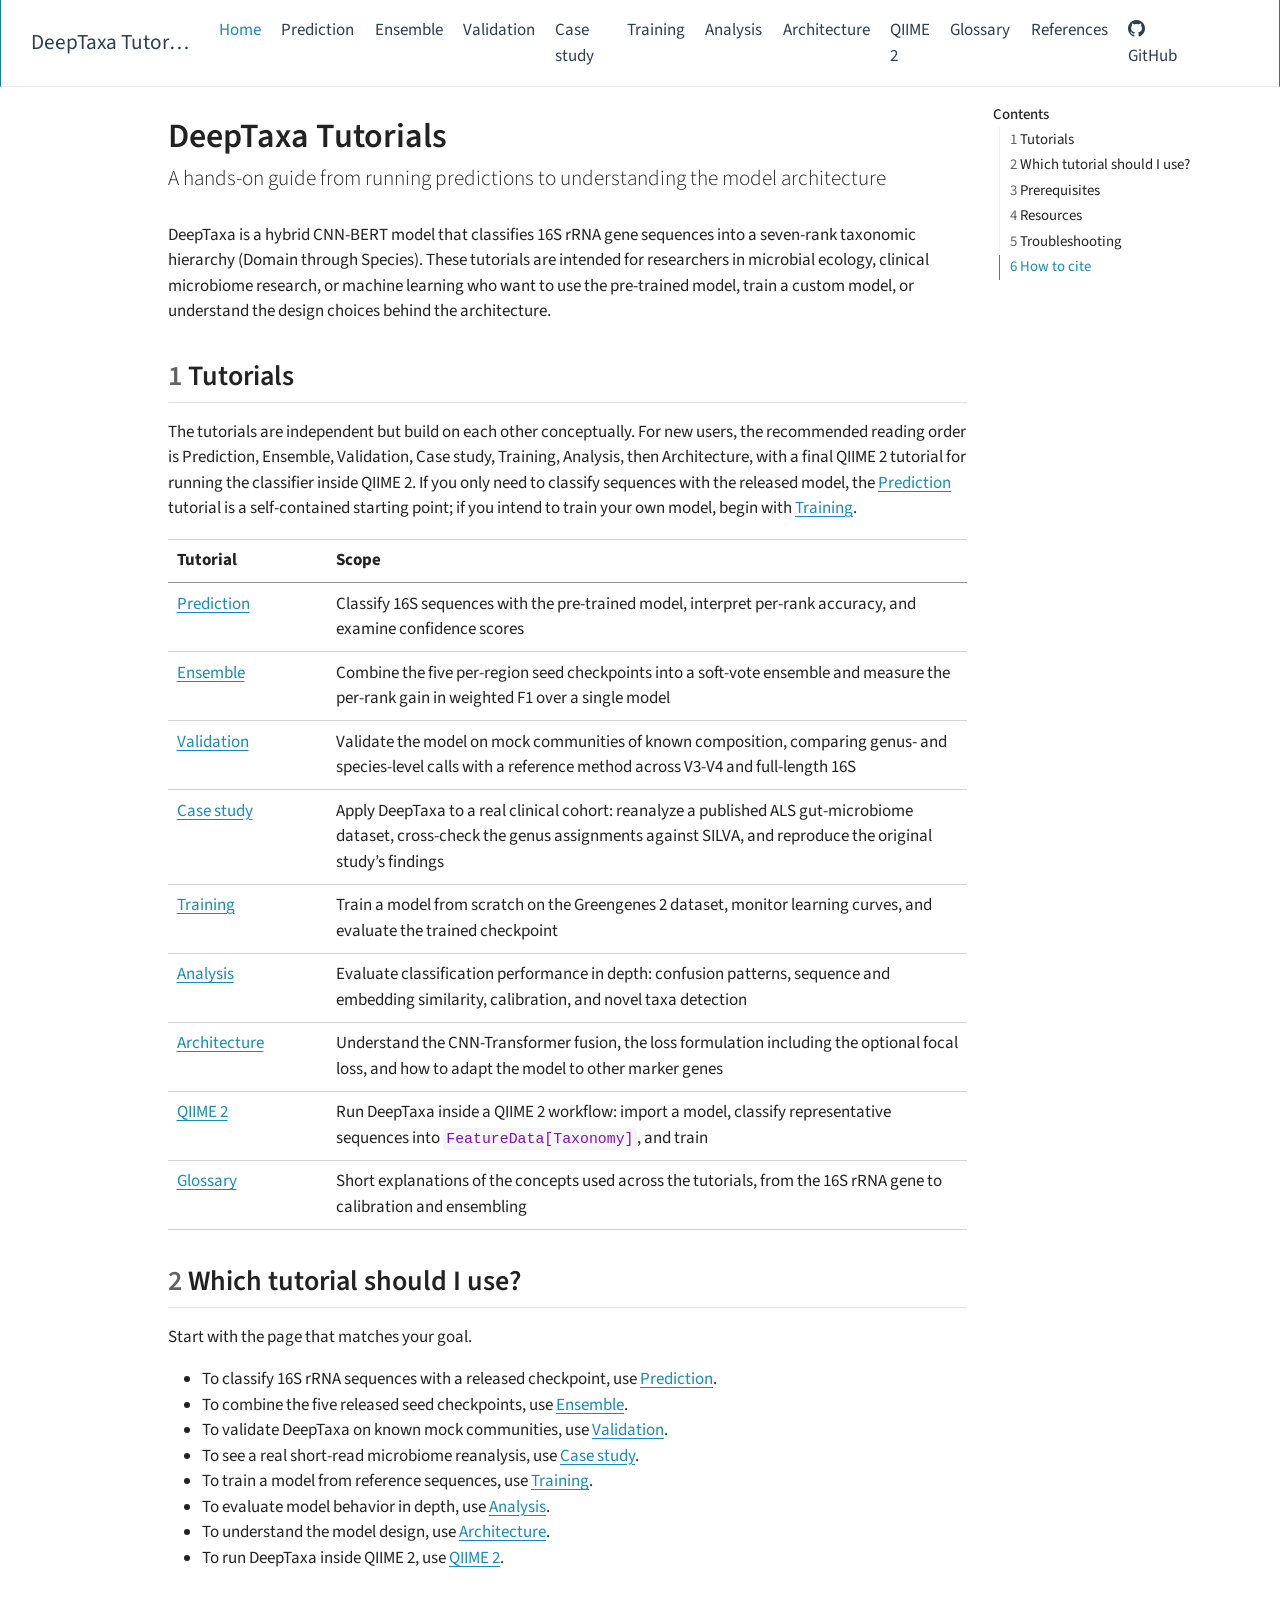
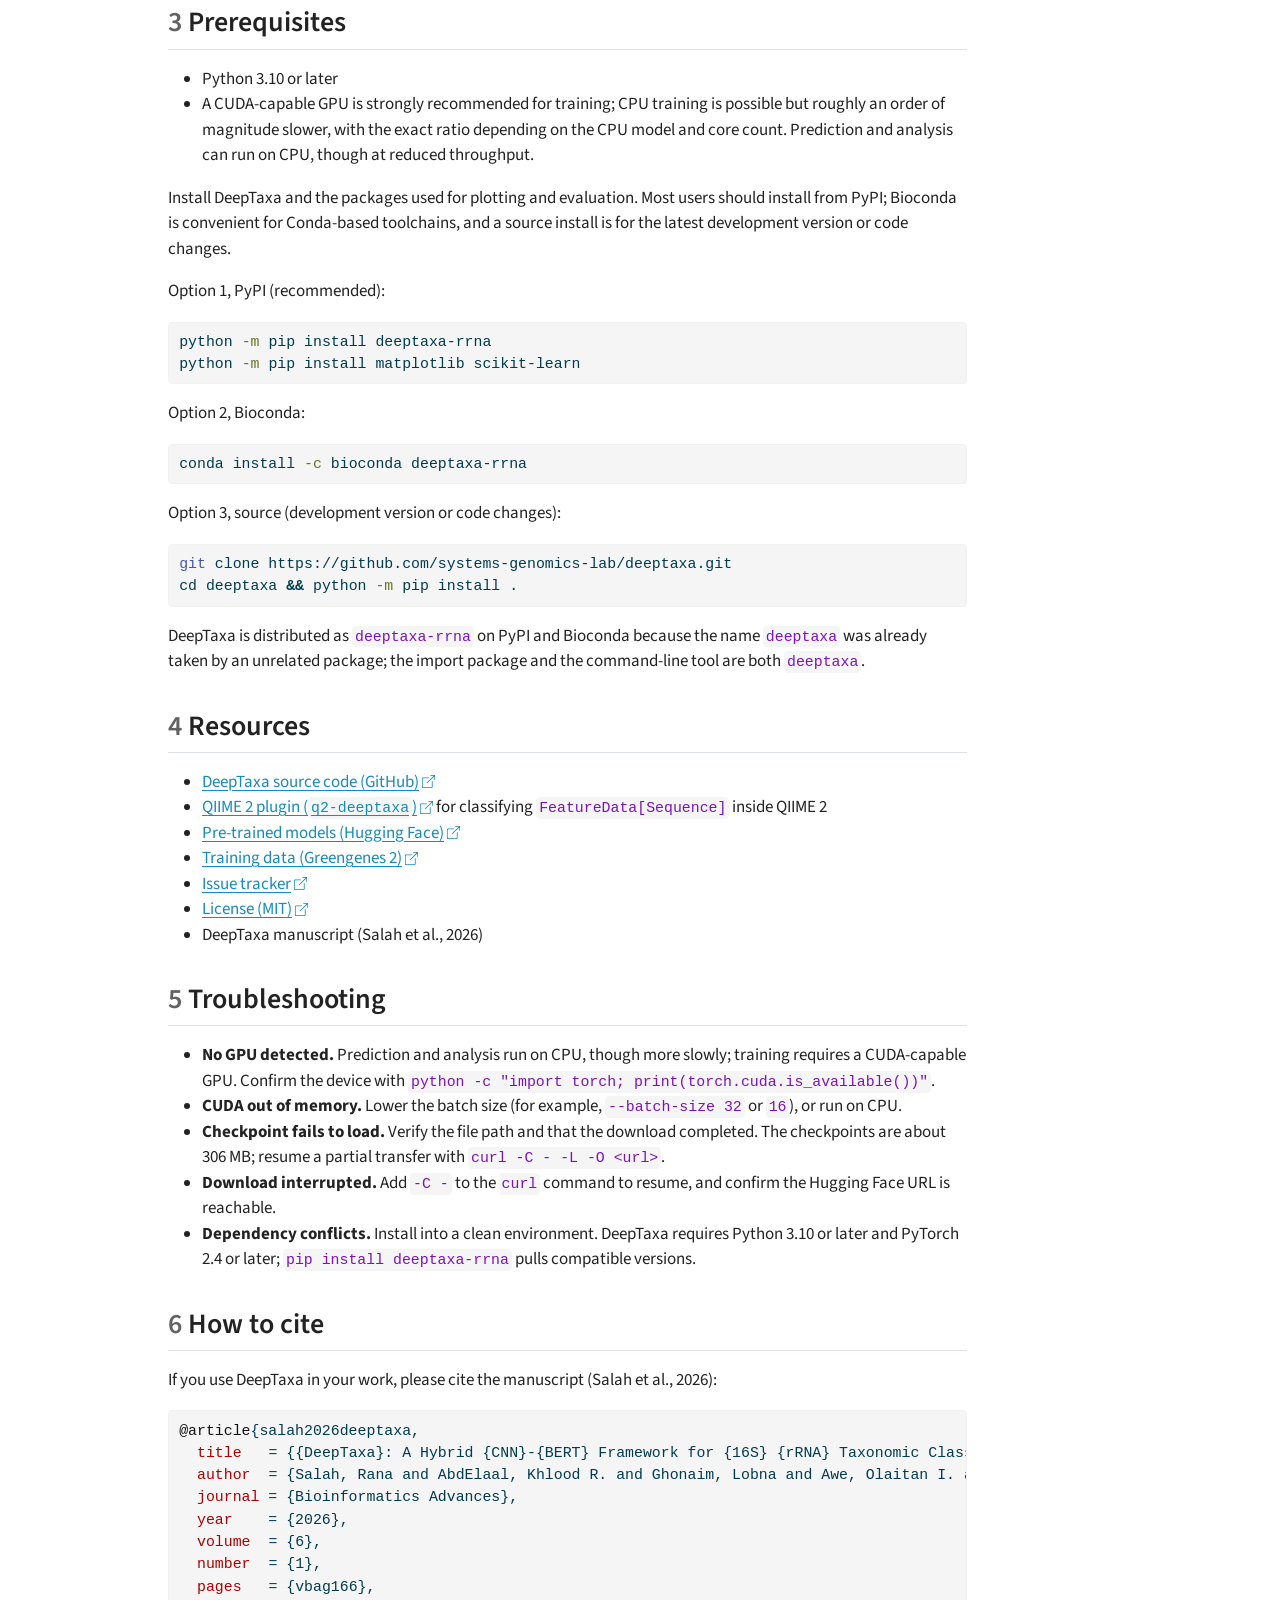
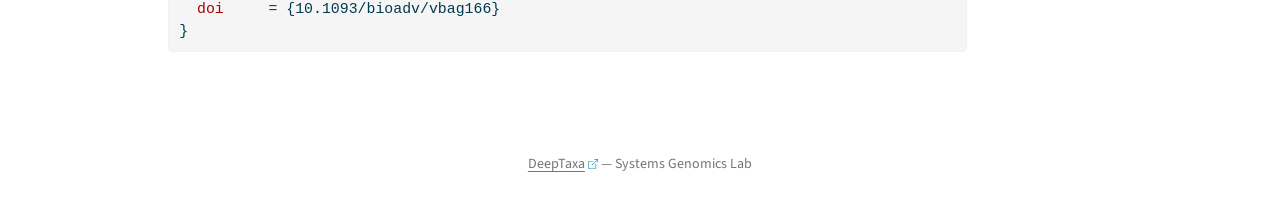
==== index.html @ dfe796be "Deploy tutorials: central Glossary and References, PyPI install, ensemble and validation revisions" ====
<!DOCTYPE html>
<html xmlns="http://www.w3.org/1999/xhtml" lang="en" xml:lang="en"><head>

<meta charset="utf-8">
<meta name="generator" content="quarto-1.9.36">

<meta name="viewport" content="width=device-width, initial-scale=1.0, user-scalable=yes">


<title>DeepTaxa Tutorials</title>
<style>
/* Default styles provided by pandoc.
** See https://pandoc.org/MANUAL.html#variables-for-html for config info.
*/
code{white-space: pre-wrap;}
span.smallcaps{font-variant: small-caps;}
div.columns{display: flex; gap: min(4vw, 1.5em);}
div.column{flex: auto; overflow-x: auto;}
div.hanging-indent{margin-left: 1.5em; text-indent: -1.5em;}
ul.task-list{list-style: none;}
ul.task-list li input[type="checkbox"] {
  width: 0.8em;
  margin: 0 0.8em 0.2em -1em; /* quarto-specific, see https://github.com/quarto-dev/quarto-cli/issues/4556 */ 
  vertical-align: middle;
}
/* CSS for syntax highlighting */
html { -webkit-text-size-adjust: 100%; }
pre > code.sourceCode { white-space: pre; position: relative; }
pre > code.sourceCode > span { display: inline-block; line-height: 1.25; }
pre > code.sourceCode > span:empty { height: 1.2em; }
.sourceCode { overflow: visible; }
code.sourceCode > span { color: inherit; text-decoration: inherit; }
div.sourceCode { margin: 1em 0; }
pre.sourceCode { margin: 0; }
@media screen {
div.sourceCode { overflow: auto; }
}
@media print {
pre > code.sourceCode { white-space: pre-wrap; }
pre > code.sourceCode > span { text-indent: -5em; padding-left: 5em; }
}
pre.numberSource code
  { counter-reset: source-line 0; }
pre.numberSource code > span
  { position: relative; left: -4em; counter-increment: source-line; }
pre.numberSource code > span > a:first-child::before
  { content: counter(source-line);
    position: relative; left: -1em; text-align: right; vertical-align: baseline;
    border: none; display: inline-block;
    -webkit-touch-callout: none; -webkit-user-select: none;
    -khtml-user-select: none; -moz-user-select: none;
    -ms-user-select: none; user-select: none;
    padding: 0 4px; width: 4em;
  }
pre.numberSource { margin-left: 3em;  padding-left: 4px; }
div.sourceCode
  {   }
@media screen {
pre > code.sourceCode > span > a:first-child::before { text-decoration: underline; }
}
</style>


<script src="site_libs/quarto-nav/quarto-nav.js"></script>
<script src="site_libs/quarto-nav/headroom.min.js"></script>
<script src="site_libs/clipboard/clipboard.min.js"></script>
<script src="site_libs/quarto-search/autocomplete.umd.js"></script>
<script src="site_libs/quarto-search/fuse.min.js"></script>
<script src="site_libs/quarto-search/quarto-search.js"></script>
<meta name="quarto:offset" content="./">
<script src="site_libs/quarto-html/quarto.js" type="module"></script>
<script src="site_libs/quarto-html/tabsets/tabsets.js" type="module"></script>
<script src="site_libs/quarto-html/popper.min.js"></script>
<script src="site_libs/quarto-html/tippy.umd.min.js"></script>
<script src="site_libs/quarto-html/anchor.min.js"></script>
<link href="site_libs/quarto-html/tippy.css" rel="stylesheet">
<link href="site_libs/quarto-html/quarto-syntax-highlighting-845c23b38eaddc0f92fda52bfe77a8c8.css" rel="stylesheet" id="quarto-text-highlighting-styles">
<script src="site_libs/bootstrap/bootstrap.min.js"></script>
<link href="site_libs/bootstrap/bootstrap-icons.css" rel="stylesheet">
<link href="site_libs/bootstrap/bootstrap-717509a77493095b47d39ac7ef6fe000.min.css" rel="stylesheet" append-hash="true" id="quarto-bootstrap" data-mode="light">
<script id="quarto-search-options" type="application/json">{
  "location": "navbar",
  "copy-button": false,
  "collapse-after": 3,
  "panel-placement": "end",
  "type": "overlay",
  "limit": 50,
  "keyboard-shortcut": [
    "f",
    "/",
    "s"
  ],
  "show-item-context": false,
  "language": {
    "search-no-results-text": "No results",
    "search-matching-documents-text": "matching documents",
    "search-copy-link-title": "Copy link to search",
    "search-hide-matches-text": "Hide additional matches",
    "search-more-match-text": "more match in this document",
    "search-more-matches-text": "more matches in this document",
    "search-clear-button-title": "Clear",
    "search-text-placeholder": "",
    "search-detached-cancel-button-title": "Cancel",
    "search-submit-button-title": "Submit",
    "search-label": "Search"
  }
}</script>
<style>html{ scroll-behavior: smooth; }</style>
<!-- Cloudflare Web Analytics --><script defer="" src="https://static.cloudflareinsights.com/beacon.min.js" data-cf-beacon="{&quot;token&quot;: &quot;814105493de84c40bfe298120ac18d08&quot;}"></script><!-- End Cloudflare Web Analytics -->


</head>

<body class="nav-fixed quarto-light">

<div id="quarto-search-results"></div>
  <header id="quarto-header" class="headroom fixed-top">
    <nav class="navbar navbar-expand-lg " data-bs-theme="dark">
      <div class="navbar-container container-fluid">
      <div class="navbar-brand-container mx-auto">
    <a class="navbar-brand" href="./index.html">
    <span class="navbar-title">DeepTaxa Tutorials</span>
    </a>
  </div>
            <div id="quarto-search" class="" title="Search"></div>
          <button class="navbar-toggler" type="button" data-bs-toggle="collapse" data-bs-target="#navbarCollapse" aria-controls="navbarCollapse" role="menu" aria-expanded="false" aria-label="Toggle navigation" onclick="if (window.quartoToggleHeadroom) { window.quartoToggleHeadroom(); }">
  <span class="navbar-toggler-icon"></span>
</button>
          <div class="collapse navbar-collapse" id="navbarCollapse">
            <ul class="navbar-nav navbar-nav-scroll me-auto">
  <li class="nav-item">
    <a class="nav-link active" href="./index.html" aria-current="page"> 
<span class="menu-text">Home</span></a>
  </li>  
  <li class="nav-item">
    <a class="nav-link" href="./prediction.html"> 
<span class="menu-text">Prediction</span></a>
  </li>  
  <li class="nav-item">
    <a class="nav-link" href="./ensemble.html"> 
<span class="menu-text">Ensemble</span></a>
  </li>  
  <li class="nav-item">
    <a class="nav-link" href="./validation.html"> 
<span class="menu-text">Validation</span></a>
  </li>  
  <li class="nav-item">
    <a class="nav-link" href="./casestudy.html"> 
<span class="menu-text">Case study</span></a>
  </li>  
  <li class="nav-item">
    <a class="nav-link" href="./training.html"> 
<span class="menu-text">Training</span></a>
  </li>  
  <li class="nav-item">
    <a class="nav-link" href="./analysis.html"> 
<span class="menu-text">Analysis</span></a>
  </li>  
  <li class="nav-item">
    <a class="nav-link" href="./architecture.html"> 
<span class="menu-text">Architecture</span></a>
  </li>  
  <li class="nav-item">
    <a class="nav-link" href="./qiime2.html"> 
<span class="menu-text">QIIME 2</span></a>
  </li>  
  <li class="nav-item">
    <a class="nav-link" href="./glossary.html"> 
<span class="menu-text">Glossary</span></a>
  </li>  
  <li class="nav-item">
    <a class="nav-link" href="./references.html"> 
<span class="menu-text">References</span></a>
  </li>  
</ul>
            <ul class="navbar-nav navbar-nav-scroll ms-auto">
  <li class="nav-item">
    <a class="nav-link" href="https://github.com/systems-genomics-lab/deeptaxa"> <i class="bi bi-github" role="img">
</i> 
<span class="menu-text">GitHub</span></a>
  </li>  
</ul>
          </div> <!-- /navcollapse -->
            <div class="quarto-navbar-tools">
</div>
      </div> <!-- /container-fluid -->
    </nav>
</header>
<!-- content -->
<div id="quarto-content" class="quarto-container page-columns page-rows-contents page-layout-article page-navbar">
<!-- sidebar -->
<!-- margin-sidebar -->
    <div id="quarto-margin-sidebar" class="sidebar margin-sidebar">
        <nav id="TOC" role="doc-toc" class="toc-active">
    <h2 id="toc-title">Contents</h2>
   
  <ul>
  <li><a href="#tutorials" id="toc-tutorials" class="nav-link active" data-scroll-target="#tutorials"><span class="header-section-number">1</span> Tutorials</a></li>
  <li><a href="#which-tutorial-should-i-use" id="toc-which-tutorial-should-i-use" class="nav-link" data-scroll-target="#which-tutorial-should-i-use"><span class="header-section-number">2</span> Which tutorial should I use?</a></li>
  <li><a href="#prerequisites" id="toc-prerequisites" class="nav-link" data-scroll-target="#prerequisites"><span class="header-section-number">3</span> Prerequisites</a></li>
  <li><a href="#resources" id="toc-resources" class="nav-link" data-scroll-target="#resources"><span class="header-section-number">4</span> Resources</a></li>
  <li><a href="#troubleshooting" id="toc-troubleshooting" class="nav-link" data-scroll-target="#troubleshooting"><span class="header-section-number">5</span> Troubleshooting</a></li>
  <li><a href="#how-to-cite" id="toc-how-to-cite" class="nav-link" data-scroll-target="#how-to-cite"><span class="header-section-number">6</span> How to cite</a></li>
  </ul>
</nav>
    </div>
<!-- main -->
<main class="content" id="quarto-document-content">

<header id="title-block-header" class="quarto-title-block default">
<div class="quarto-title">
<h1 class="title">DeepTaxa Tutorials</h1>
<p class="subtitle lead">A hands-on guide from running predictions to understanding the model architecture</p>
</div>



<div class="quarto-title-meta">

    
  
    
  </div>
  


</header>


<p>DeepTaxa is a hybrid CNN-BERT model that classifies 16S rRNA gene sequences into a seven-rank taxonomic hierarchy (Domain through Species). These tutorials are intended for researchers in microbial ecology, clinical microbiome research, or machine learning who want to use the pre-trained model, train a custom model, or understand the design choices behind the architecture.</p>
<section id="tutorials" class="level2" data-number="1">
<h2 data-number="1" class="anchored" data-anchor-id="tutorials"><span class="header-section-number">1</span> Tutorials</h2>
<p>The tutorials are independent but build on each other conceptually. For new users, the recommended reading order is Prediction, Ensemble, Validation, Case study, Training, Analysis, then Architecture, with a final QIIME 2 tutorial for running the classifier inside QIIME 2. If you only need to classify sequences with the released model, the <a href="./prediction.html">Prediction</a> tutorial is a self-contained starting point; if you intend to train your own model, begin with <a href="./training.html">Training</a>.</p>
<table class="caption-top table">
<colgroup>
<col style="width: 20%">
<col style="width: 80%">
</colgroup>
<thead>
<tr class="header">
<th>Tutorial</th>
<th>Scope</th>
</tr>
</thead>
<tbody>
<tr class="odd">
<td><a href="./prediction.html">Prediction</a></td>
<td>Classify 16S sequences with the pre-trained model, interpret per-rank accuracy, and examine confidence scores</td>
</tr>
<tr class="even">
<td><a href="./ensemble.html">Ensemble</a></td>
<td>Combine the five per-region seed checkpoints into a soft-vote ensemble and measure the per-rank gain in weighted F1 over a single model</td>
</tr>
<tr class="odd">
<td><a href="./validation.html">Validation</a></td>
<td>Validate the model on mock communities of known composition, comparing genus- and species-level calls with a reference method across V3-V4 and full-length 16S</td>
</tr>
<tr class="even">
<td><a href="./casestudy.html">Case study</a></td>
<td>Apply DeepTaxa to a real clinical cohort: reanalyze a published ALS gut-microbiome dataset, cross-check the genus assignments against SILVA, and reproduce the original study’s findings</td>
</tr>
<tr class="odd">
<td><a href="./training.html">Training</a></td>
<td>Train a model from scratch on the Greengenes 2 dataset, monitor learning curves, and evaluate the trained checkpoint</td>
</tr>
<tr class="even">
<td><a href="./analysis.html">Analysis</a></td>
<td>Evaluate classification performance in depth: confusion patterns, sequence and embedding similarity, calibration, and novel taxa detection</td>
</tr>
<tr class="odd">
<td><a href="./architecture.html">Architecture</a></td>
<td>Understand the CNN-Transformer fusion, the loss formulation including the optional focal loss, and how to adapt the model to other marker genes</td>
</tr>
<tr class="even">
<td><a href="./qiime2.html">QIIME 2</a></td>
<td>Run DeepTaxa inside a QIIME 2 workflow: import a model, classify representative sequences into <code>FeatureData[Taxonomy]</code>, and train</td>
</tr>
<tr class="odd">
<td><a href="./glossary.html">Glossary</a></td>
<td>Short explanations of the concepts used across the tutorials, from the 16S rRNA gene to calibration and ensembling</td>
</tr>
</tbody>
</table>
</section>
<section id="which-tutorial-should-i-use" class="level2" data-number="2">
<h2 data-number="2" class="anchored" data-anchor-id="which-tutorial-should-i-use"><span class="header-section-number">2</span> Which tutorial should I use?</h2>
<p>Start with the page that matches your goal.</p>
<ul>
<li>To classify 16S rRNA sequences with a released checkpoint, use <a href="./prediction.html">Prediction</a>.</li>
<li>To combine the five released seed checkpoints, use <a href="./ensemble.html">Ensemble</a>.</li>
<li>To validate DeepTaxa on known mock communities, use <a href="./validation.html">Validation</a>.</li>
<li>To see a real short-read microbiome reanalysis, use <a href="./casestudy.html">Case study</a>.</li>
<li>To train a model from reference sequences, use <a href="./training.html">Training</a>.</li>
<li>To evaluate model behavior in depth, use <a href="./analysis.html">Analysis</a>.</li>
<li>To understand the model design, use <a href="./architecture.html">Architecture</a>.</li>
<li>To run DeepTaxa inside QIIME 2, use <a href="./qiime2.html">QIIME 2</a>.</li>
</ul>
</section>
<section id="prerequisites" class="level2" data-number="3">
<h2 data-number="3" class="anchored" data-anchor-id="prerequisites"><span class="header-section-number">3</span> Prerequisites</h2>
<ul>
<li>Python 3.10 or later</li>
<li>A CUDA-capable GPU is strongly recommended for training; CPU training is possible but roughly an order of magnitude slower, with the exact ratio depending on the CPU model and core count. Prediction and analysis can run on CPU, though at reduced throughput.</li>
</ul>
<p>Install DeepTaxa and the packages used for plotting and evaluation. Most users should install from PyPI; Bioconda is convenient for Conda-based toolchains, and a source install is for the latest development version or code changes.</p>
<p>Option 1, PyPI (recommended):</p>
<div class="code-copy-outer-scaffold"><div class="sourceCode" id="cb1"><pre class="sourceCode bash code-with-copy"><code class="sourceCode bash"><span id="cb1-1"><a href="#cb1-1" aria-hidden="true" tabindex="-1"></a><span class="ex">python</span> <span class="at">-m</span> pip install deeptaxa-rrna</span>
<span id="cb1-2"><a href="#cb1-2" aria-hidden="true" tabindex="-1"></a><span class="ex">python</span> <span class="at">-m</span> pip install matplotlib scikit-learn</span></code></pre></div><button title="Copy to Clipboard" class="code-copy-button"><i class="bi"></i></button></div>
<p>Option 2, Bioconda:</p>
<div class="code-copy-outer-scaffold"><div class="sourceCode" id="cb2"><pre class="sourceCode bash code-with-copy"><code class="sourceCode bash"><span id="cb2-1"><a href="#cb2-1" aria-hidden="true" tabindex="-1"></a><span class="ex">conda</span> install <span class="at">-c</span> bioconda deeptaxa-rrna</span></code></pre></div><button title="Copy to Clipboard" class="code-copy-button"><i class="bi"></i></button></div>
<p>Option 3, source (development version or code changes):</p>
<div class="code-copy-outer-scaffold"><div class="sourceCode" id="cb3"><pre class="sourceCode bash code-with-copy"><code class="sourceCode bash"><span id="cb3-1"><a href="#cb3-1" aria-hidden="true" tabindex="-1"></a><span class="fu">git</span> clone https://github.com/systems-genomics-lab/deeptaxa.git</span>
<span id="cb3-2"><a href="#cb3-2" aria-hidden="true" tabindex="-1"></a><span class="bu">cd</span> deeptaxa <span class="kw">&amp;&amp;</span> <span class="ex">python</span> <span class="at">-m</span> pip install .</span></code></pre></div><button title="Copy to Clipboard" class="code-copy-button"><i class="bi"></i></button></div>
<p>DeepTaxa is distributed as <code>deeptaxa-rrna</code> on PyPI and Bioconda because the name <code>deeptaxa</code> was already taken by an unrelated package; the import package and the command-line tool are both <code>deeptaxa</code>.</p>
</section>
<section id="resources" class="level2" data-number="4">
<h2 data-number="4" class="anchored" data-anchor-id="resources"><span class="header-section-number">4</span> Resources</h2>
<ul>
<li><a href="https://github.com/systems-genomics-lab/deeptaxa">DeepTaxa source code (GitHub)</a></li>
<li><a href="https://github.com/systems-genomics-lab/deeptaxa/tree/main/q2_deeptaxa">QIIME 2 plugin (<code>q2-deeptaxa</code>)</a> for classifying <code>FeatureData[Sequence]</code> inside QIIME 2</li>
<li><a href="https://huggingface.co/systems-genomics-lab/deeptaxa">Pre-trained models (Hugging Face)</a></li>
<li><a href="https://huggingface.co/datasets/systems-genomics-lab/greengenes">Training data (Greengenes 2)</a></li>
<li><a href="https://github.com/systems-genomics-lab/deeptaxa/issues">Issue tracker</a></li>
<li><a href="https://github.com/systems-genomics-lab/deeptaxa/blob/main/LICENSE">License (MIT)</a></li>
<li>DeepTaxa manuscript <span class="citation" data-cites="salah2026deeptaxa">(Salah et al., 2026)</span></li>
</ul>
</section>
<section id="troubleshooting" class="level2" data-number="5">
<h2 data-number="5" class="anchored" data-anchor-id="troubleshooting"><span class="header-section-number">5</span> Troubleshooting</h2>
<ul>
<li><strong>No GPU detected.</strong> Prediction and analysis run on CPU, though more slowly; training requires a CUDA-capable GPU. Confirm the device with <code>python -c "import torch; print(torch.cuda.is_available())"</code>.</li>
<li><strong>CUDA out of memory.</strong> Lower the batch size (for example, <code>--batch-size 32</code> or <code>16</code>), or run on CPU.</li>
<li><strong>Checkpoint fails to load.</strong> Verify the file path and that the download completed. The checkpoints are about 306 MB; resume a partial transfer with <code>curl -C - -L -O &lt;url&gt;</code>.</li>
<li><strong>Download interrupted.</strong> Add <code>-C -</code> to the <code>curl</code> command to resume, and confirm the Hugging Face URL is reachable.</li>
<li><strong>Dependency conflicts.</strong> Install into a clean environment. DeepTaxa requires Python 3.10 or later and PyTorch 2.4 or later; <code>pip install deeptaxa-rrna</code> pulls compatible versions.</li>
</ul>
</section>
<section id="how-to-cite" class="level2" data-number="6">
<h2 data-number="6" class="anchored" data-anchor-id="how-to-cite"><span class="header-section-number">6</span> How to cite</h2>
<p>If you use DeepTaxa in your work, please cite the manuscript <span class="citation" data-cites="salah2026deeptaxa">(Salah et al., 2026)</span>:</p>
<div class="code-copy-outer-scaffold"><div class="sourceCode" id="cb4"><pre class="sourceCode bibtex code-with-copy"><code class="sourceCode bibtex"><span id="cb4-1"><a href="#cb4-1" aria-hidden="true" tabindex="-1"></a><span class="va">@article</span>{<span class="ot">salah2026deeptaxa</span>,</span>
<span id="cb4-2"><a href="#cb4-2" aria-hidden="true" tabindex="-1"></a>  <span class="dt">title</span>   = {{DeepTaxa}: A Hybrid {CNN}-{BERT} Framework for {16S} {rRNA} Taxonomic Classification},</span>
<span id="cb4-3"><a href="#cb4-3" aria-hidden="true" tabindex="-1"></a>  <span class="dt">author</span>  = {Salah, Rana and AbdElaal, Khlood R. and Ghonaim, Lobna and Awe, Olaitan I. and Moustafa, Ahmed},</span>
<span id="cb4-4"><a href="#cb4-4" aria-hidden="true" tabindex="-1"></a>  <span class="dt">journal</span> = {Bioinformatics Advances},</span>
<span id="cb4-5"><a href="#cb4-5" aria-hidden="true" tabindex="-1"></a>  <span class="dt">year</span>    = {2026},</span>
<span id="cb4-6"><a href="#cb4-6" aria-hidden="true" tabindex="-1"></a>  <span class="dt">volume</span>  = {6},</span>
<span id="cb4-7"><a href="#cb4-7" aria-hidden="true" tabindex="-1"></a>  <span class="dt">number</span>  = {1},</span>
<span id="cb4-8"><a href="#cb4-8" aria-hidden="true" tabindex="-1"></a>  <span class="dt">pages</span>   = {vbag166},</span>
<span id="cb4-9"><a href="#cb4-9" aria-hidden="true" tabindex="-1"></a>  <span class="dt">doi</span>     = {10.1093/bioadv/vbag166}</span>
<span id="cb4-10"><a href="#cb4-10" aria-hidden="true" tabindex="-1"></a>}</span></code></pre></div><button title="Copy to Clipboard" class="code-copy-button"><i class="bi"></i></button></div>


</section>

</main> <!-- /main -->
<script id="quarto-html-after-body" type="application/javascript">
  window.document.addEventListener("DOMContentLoaded", function (event) {
    const icon = "";
    const anchorJS = new window.AnchorJS();
    anchorJS.options = {
      placement: 'right',
      icon: icon
    };
    anchorJS.add('.anchored');
    const isCodeAnnotation = (el) => {
      for (const clz of el.classList) {
        if (clz.startsWith('code-annotation-')) {                     
          return true;
        }
      }
      return false;
    }
    const onCopySuccess = function(e) {
      // button target
      const button = e.trigger;
      // don't keep focus
      button.blur();
      // flash "checked"
      button.classList.add('code-copy-button-checked');
      var currentTitle = button.getAttribute("title");
      button.setAttribute("title", "Copied!");
      let tooltip;
      if (window.bootstrap) {
        button.setAttribute("data-bs-toggle", "tooltip");
        button.setAttribute("data-bs-placement", "left");
        button.setAttribute("data-bs-title", "Copied!");
        tooltip = new bootstrap.Tooltip(button, 
          { trigger: "manual", 
            customClass: "code-copy-button-tooltip",
            offset: [0, -8]});
        tooltip.show();    
      }
      setTimeout(function() {
        if (tooltip) {
          tooltip.hide();
          button.removeAttribute("data-bs-title");
          button.removeAttribute("data-bs-toggle");
          button.removeAttribute("data-bs-placement");
        }
        button.setAttribute("title", currentTitle);
        button.classList.remove('code-copy-button-checked');
      }, 1000);
      // clear code selection
      e.clearSelection();
    }
    const getTextToCopy = function(trigger) {
      const outerScaffold = trigger.parentElement.cloneNode(true);
      const codeEl = outerScaffold.querySelector('code');
      for (const childEl of codeEl.children) {
        if (isCodeAnnotation(childEl)) {
          childEl.remove();
        }
      }
      return codeEl.innerText;
    }
    const clipboard = new window.ClipboardJS('.code-copy-button:not([data-in-quarto-modal])', {
      text: getTextToCopy
    });
    clipboard.on('success', onCopySuccess);
    if (window.document.getElementById('quarto-embedded-source-code-modal')) {
      const clipboardModal = new window.ClipboardJS('.code-copy-button[data-in-quarto-modal]', {
        text: getTextToCopy,
        container: window.document.getElementById('quarto-embedded-source-code-modal')
      });
      clipboardModal.on('success', onCopySuccess);
    }
      var localhostRegex = new RegExp(/^(?:http|https):\/\/localhost\:?[0-9]*\//);
      var mailtoRegex = new RegExp(/^mailto:/);
        var filterRegex = new RegExp('/' + window.location.host + '/');
      var isInternal = (href) => {
          return filterRegex.test(href) || localhostRegex.test(href) || mailtoRegex.test(href);
      }
      // Inspect non-navigation links and adorn them if external
     var links = window.document.querySelectorAll('a[href]:not(.nav-link):not(.navbar-brand):not(.toc-action):not(.sidebar-link):not(.sidebar-item-toggle):not(.pagination-link):not(.no-external):not([aria-hidden]):not(.dropdown-item):not(.quarto-navigation-tool):not(.about-link)');
      for (var i=0; i<links.length; i++) {
        const link = links[i];
        if (!isInternal(link.href)) {
          // undo the damage that might have been done by quarto-nav.js in the case of
          // links that we want to consider external
          if (link.dataset.originalHref !== undefined) {
            link.href = link.dataset.originalHref;
          }
            // target, if specified
            link.setAttribute("target", "_blank");
            if (link.getAttribute("rel") === null) {
              link.setAttribute("rel", "noopener");
            }
            // default icon
            link.classList.add("external");
        }
      }
    function tippyHover(el, contentFn, onTriggerFn, onUntriggerFn) {
      const config = {
        allowHTML: true,
        maxWidth: 500,
        delay: 100,
        arrow: false,
        appendTo: function(el) {
            return el.parentElement;
        },
        interactive: true,
        interactiveBorder: 10,
        theme: 'quarto',
        placement: 'bottom-start',
      };
      if (contentFn) {
        config.content = contentFn;
      }
      if (onTriggerFn) {
        config.onTrigger = onTriggerFn;
      }
      if (onUntriggerFn) {
        config.onUntrigger = onUntriggerFn;
      }
      window.tippy(el, config); 
    }
    const noterefs = window.document.querySelectorAll('a[role="doc-noteref"]');
    for (var i=0; i<noterefs.length; i++) {
      const ref = noterefs[i];
      tippyHover(ref, function() {
        // use id or data attribute instead here
        let href = ref.getAttribute('data-footnote-href') || ref.getAttribute('href');
        try { href = new URL(href).hash; } catch {}
        const id = href.replace(/^#\/?/, "");
        const note = window.document.getElementById(id);
        if (note) {
          return note.innerHTML;
        } else {
          return "";
        }
      });
    }
    const xrefs = window.document.querySelectorAll('a.quarto-xref');
    const processXRef = (id, note) => {
      // Strip column container classes
      const stripColumnClz = (el) => {
        el.classList.remove("page-full", "page-columns");
        if (el.children) {
          for (const child of el.children) {
            stripColumnClz(child);
          }
        }
      }
      stripColumnClz(note)
      if (id === null || id.startsWith('sec-')) {
        // Special case sections, only their first couple elements
        const container = document.createElement("div");
        if (note.children && note.children.length > 2) {
          container.appendChild(note.children[0].cloneNode(true));
          for (let i = 1; i < note.children.length; i++) {
            const child = note.children[i];
            if (child.tagName === "P" && child.innerText === "") {
              continue;
            } else {
              container.appendChild(child.cloneNode(true));
              break;
            }
          }
          if (window.Quarto?.typesetMath) {
            window.Quarto.typesetMath(container);
          }
          return container.innerHTML
        } else {
          if (window.Quarto?.typesetMath) {
            window.Quarto.typesetMath(note);
          }
          return note.innerHTML;
        }
      } else {
        // Remove any anchor links if they are present
        const anchorLink = note.querySelector('a.anchorjs-link');
        if (anchorLink) {
          anchorLink.remove();
        }
        if (window.Quarto?.typesetMath) {
          window.Quarto.typesetMath(note);
        }
        if (note.classList.contains("callout")) {
          return note.outerHTML;
        } else {
          return note.innerHTML;
        }
      }
    }
    for (var i=0; i<xrefs.length; i++) {
      const xref = xrefs[i];
      tippyHover(xref, undefined, function(instance) {
        instance.disable();
        let url = xref.getAttribute('href');
        let hash = undefined; 
        if (url.startsWith('#')) {
          hash = url;
        } else {
          try { hash = new URL(url).hash; } catch {}
        }
        if (hash) {
          const id = hash.replace(/^#\/?/, "");
          const note = window.document.getElementById(id);
          if (note !== null) {
            try {
              const html = processXRef(id, note.cloneNode(true));
              instance.setContent(html);
            } finally {
              instance.enable();
              instance.show();
            }
          } else {
            // See if we can fetch this
            fetch(url.split('#')[0])
            .then(res => res.text())
            .then(html => {
              const parser = new DOMParser();
              const htmlDoc = parser.parseFromString(html, "text/html");
              const note = htmlDoc.getElementById(id);
              if (note !== null) {
                const html = processXRef(id, note);
                instance.setContent(html);
              } 
            }).finally(() => {
              instance.enable();
              instance.show();
            });
          }
        } else {
          // See if we can fetch a full url (with no hash to target)
          // This is a special case and we should probably do some content thinning / targeting
          fetch(url)
          .then(res => res.text())
          .then(html => {
            const parser = new DOMParser();
            const htmlDoc = parser.parseFromString(html, "text/html");
            const note = htmlDoc.querySelector('main.content');
            if (note !== null) {
              // This should only happen for chapter cross references
              // (since there is no id in the URL)
              // remove the first header
              if (note.children.length > 0 && note.children[0].tagName === "HEADER") {
                note.children[0].remove();
              }
              const html = processXRef(null, note);
              instance.setContent(html);
            } 
          }).finally(() => {
            instance.enable();
            instance.show();
          });
        }
      }, function(instance) {
      });
    }
        let selectedAnnoteEl;
        const selectorForAnnotation = ( cell, annotation) => {
          let cellAttr = 'data-code-cell="' + cell + '"';
          let lineAttr = 'data-code-annotation="' +  annotation + '"';
          const selector = 'span[' + cellAttr + '][' + lineAttr + ']';
          return selector;
        }
        const selectCodeLines = (annoteEl) => {
          const doc = window.document;
          const targetCell = annoteEl.getAttribute("data-target-cell");
          const targetAnnotation = annoteEl.getAttribute("data-target-annotation");
          const annoteSpan = window.document.querySelector(selectorForAnnotation(targetCell, targetAnnotation));
          const lines = annoteSpan.getAttribute("data-code-lines").split(",");
          const lineIds = lines.map((line) => {
            return targetCell + "-" + line;
          })
          let top = null;
          let height = null;
          let parent = null;
          if (lineIds.length > 0) {
              //compute the position of the single el (top and bottom and make a div)
              const el = window.document.getElementById(lineIds[0]);
              top = el.offsetTop;
              height = el.offsetHeight;
              parent = el.parentElement.parentElement;
            if (lineIds.length > 1) {
              const lastEl = window.document.getElementById(lineIds[lineIds.length - 1]);
              const bottom = lastEl.offsetTop + lastEl.offsetHeight;
              height = bottom - top;
            }
            if (top !== null && height !== null && parent !== null) {
              // cook up a div (if necessary) and position it 
              let div = window.document.getElementById("code-annotation-line-highlight");
              if (div === null) {
                div = window.document.createElement("div");
                div.setAttribute("id", "code-annotation-line-highlight");
                div.style.position = 'absolute';
                parent.appendChild(div);
              }
              div.style.top = top - 2 + "px";
              div.style.height = height + 4 + "px";
              div.style.left = 0;
              let gutterDiv = window.document.getElementById("code-annotation-line-highlight-gutter");
              if (gutterDiv === null) {
                gutterDiv = window.document.createElement("div");
                gutterDiv.setAttribute("id", "code-annotation-line-highlight-gutter");
                gutterDiv.style.position = 'absolute';
                const codeCell = window.document.getElementById(targetCell);
                const gutter = codeCell.querySelector('.code-annotation-gutter');
                gutter.appendChild(gutterDiv);
              }
              gutterDiv.style.top = top - 2 + "px";
              gutterDiv.style.height = height + 4 + "px";
            }
            selectedAnnoteEl = annoteEl;
          }
        };
        const unselectCodeLines = () => {
          const elementsIds = ["code-annotation-line-highlight", "code-annotation-line-highlight-gutter"];
          elementsIds.forEach((elId) => {
            const div = window.document.getElementById(elId);
            if (div) {
              div.remove();
            }
          });
          selectedAnnoteEl = undefined;
        };
          // Handle positioning of the toggle
      window.addEventListener(
        "resize",
        throttle(() => {
          elRect = undefined;
          if (selectedAnnoteEl) {
            selectCodeLines(selectedAnnoteEl);
          }
        }, 10)
      );
      function throttle(fn, ms) {
      let throttle = false;
      let timer;
        return (...args) => {
          if(!throttle) { // first call gets through
              fn.apply(this, args);
              throttle = true;
          } else { // all the others get throttled
              if(timer) clearTimeout(timer); // cancel #2
              timer = setTimeout(() => {
                fn.apply(this, args);
                timer = throttle = false;
              }, ms);
          }
        };
      }
        // Attach click handler to the DT
        const annoteDls = window.document.querySelectorAll('dt[data-target-cell]');
        for (const annoteDlNode of annoteDls) {
          annoteDlNode.addEventListener('click', (event) => {
            const clickedEl = event.target;
            if (clickedEl !== selectedAnnoteEl) {
              unselectCodeLines();
              const activeEl = window.document.querySelector('dt[data-target-cell].code-annotation-active');
              if (activeEl) {
                activeEl.classList.remove('code-annotation-active');
              }
              selectCodeLines(clickedEl);
              clickedEl.classList.add('code-annotation-active');
            } else {
              // Unselect the line
              unselectCodeLines();
              clickedEl.classList.remove('code-annotation-active');
            }
          });
        }
    const findCites = (el) => {
      const parentEl = el.parentElement;
      if (parentEl) {
        const cites = parentEl.dataset.cites;
        if (cites) {
          return {
            el,
            cites: cites.split(' ')
          };
        } else {
          return findCites(el.parentElement)
        }
      } else {
        return undefined;
      }
    };
    var bibliorefs = window.document.querySelectorAll('a[role="doc-biblioref"]');
    for (var i=0; i<bibliorefs.length; i++) {
      const ref = bibliorefs[i];
      const citeInfo = findCites(ref);
      if (citeInfo) {
        tippyHover(citeInfo.el, function() {
          var popup = window.document.createElement('div');
          citeInfo.cites.forEach(function(cite) {
            var citeDiv = window.document.createElement('div');
            citeDiv.classList.add('hanging-indent');
            citeDiv.classList.add('csl-entry');
            var biblioDiv = window.document.getElementById('ref-' + cite);
            if (biblioDiv) {
              citeDiv.innerHTML = biblioDiv.innerHTML;
            }
            popup.appendChild(citeDiv);
          });
          return popup.innerHTML;
        });
      }
    }
  });
  </script>
</div> <!-- /content -->
<footer class="footer">
  <div class="nav-footer">
    <div class="nav-footer-left">
      &nbsp;
    </div>   
    <div class="nav-footer-center">
<p><a href="https://github.com/systems-genomics-lab/deeptaxa">DeepTaxa</a> — Systems Genomics Lab</p>
</div>
    <div class="nav-footer-right">
      &nbsp;
    </div>
  </div>
</footer>




<script src="site_libs/quarto-html/zenscroll-min.js"></script>
</body></html>
---- site_libs/quarto-html/tippy.css ----
.tippy-box[data-animation=fade][data-state=hidden]{opacity:0}[data-tippy-root]{max-width:calc(100vw - 10px)}.tippy-box{position:relative;background-color:#333;color:#fff;border-radius:4px;font-size:14px;line-height:1.4;white-space:normal;outline:0;transition-property:transform,visibility,opacity}.tippy-box[data-placement^=top]>.tippy-arrow{bottom:0}.tippy-box[data-placement^=top]>.tippy-arrow:before{bottom:-7px;left:0;border-width:8px 8px 0;border-top-color:initial;transform-origin:center top}.tippy-box[data-placement^=bottom]>.tippy-arrow{top:0}.tippy-box[data-placement^=bottom]>.tippy-arrow:before{top:-7px;left:0;border-width:0 8px 8px;border-bottom-color:initial;transform-origin:center bottom}.tippy-box[data-placement^=left]>.tippy-arrow{right:0}.tippy-box[data-placement^=left]>.tippy-arrow:before{border-width:8px 0 8px 8px;border-left-color:initial;right:-7px;transform-origin:center left}.tippy-box[data-placement^=right]>.tippy-arrow{left:0}.tippy-box[data-placement^=right]>.tippy-arrow:before{left:-7px;border-width:8px 8px 8px 0;border-right-color:initial;transform-origin:center right}.tippy-box[data-inertia][data-state=visible]{transition-timing-function:cubic-bezier(.54,1.5,.38,1.11)}.tippy-arrow{width:16px;height:16px;color:#333}.tippy-arrow:before{content:"";position:absolute;border-color:transparent;border-style:solid}.tippy-content{position:relative;padding:5px 9px;z-index:1}
---- site_libs/quarto-html/quarto-syntax-highlighting-845c23b38eaddc0f92fda52bfe77a8c8.css ----
/* quarto syntax highlight colors */
:root {
  --quarto-hl-ot-color: #003B4F;
  --quarto-hl-at-color: #657422;
  --quarto-hl-ss-color: #20794D;
  --quarto-hl-an-color: #5E5E5E;
  --quarto-hl-fu-color: #4758AB;
  --quarto-hl-st-color: #20794D;
  --quarto-hl-cf-color: #003B4F;
  --quarto-hl-op-color: #5E5E5E;
  --quarto-hl-er-color: #AD0000;
  --quarto-hl-bn-color: #AD0000;
  --quarto-hl-al-color: #AD0000;
  --quarto-hl-va-color: #111111;
  --quarto-hl-bu-color: inherit;
  --quarto-hl-ex-color: inherit;
  --quarto-hl-pp-color: #AD0000;
  --quarto-hl-in-color: #5E5E5E;
  --quarto-hl-vs-color: #20794D;
  --quarto-hl-wa-color: #5E5E5E;
  --quarto-hl-do-color: #5E5E5E;
  --quarto-hl-im-color: #00769E;
  --quarto-hl-ch-color: #20794D;
  --quarto-hl-dt-color: #AD0000;
  --quarto-hl-fl-color: #AD0000;
  --quarto-hl-co-color: #5E5E5E;
  --quarto-hl-cv-color: #5E5E5E;
  --quarto-hl-cn-color: #8f5902;
  --quarto-hl-sc-color: #5E5E5E;
  --quarto-hl-dv-color: #AD0000;
  --quarto-hl-kw-color: #003B4F;
}

/* other quarto variables */
:root {
  --quarto-font-monospace: SFMono-Regular, Menlo, Monaco, Consolas, "Liberation Mono", "Courier New", monospace;
}

/* syntax highlight based on Pandoc's rules */
pre > code.sourceCode > span {
  color: #003B4F;
}

code.sourceCode > span {
  color: #003B4F;
}

div.sourceCode,
div.sourceCode pre.sourceCode {
  color: #003B4F;
}

/* Normal */
code span {
  color: #003B4F;
}

/* Alert */
code span.al {
  color: #AD0000;
  font-style: inherit;
}

/* Annotation */
code span.an {
  color: #5E5E5E;
  font-style: inherit;
}

/* Attribute */
code span.at {
  color: #657422;
  font-style: inherit;
}

/* BaseN */
code span.bn {
  color: #AD0000;
  font-style: inherit;
}

/* BuiltIn */
code span.bu {
  font-style: inherit;
}

/* ControlFlow */
code span.cf {
  color: #003B4F;
  font-weight: bold;
  font-style: inherit;
}

/* Char */
code span.ch {
  color: #20794D;
  font-style: inherit;
}

/* Constant */
code span.cn {
  color: #8f5902;
  font-style: inherit;
}

/* Comment */
code span.co {
  color: #5E5E5E;
  font-style: inherit;
}

/* CommentVar */
code span.cv {
  color: #5E5E5E;
  font-style: italic;
}

/* Documentation */
code span.do {
  color: #5E5E5E;
  font-style: italic;
}

/* DataType */
code span.dt {
  color: #AD0000;
  font-style: inherit;
}

/* DecVal */
code span.dv {
  color: #AD0000;
  font-style: inherit;
}

/* Error */
code span.er {
  color: #AD0000;
  font-style: inherit;
}

/* Extension */
code span.ex {
  font-style: inherit;
}

/* Float */
code span.fl {
  color: #AD0000;
  font-style: inherit;
}

/* Function */
code span.fu {
  color: #4758AB;
  font-style: inherit;
}

/* Import */
code span.im {
  color: #00769E;
  font-style: inherit;
}

/* Information */
code span.in {
  color: #5E5E5E;
  font-style: inherit;
}

/* Keyword */
code span.kw {
  color: #003B4F;
  font-weight: bold;
  font-style: inherit;
}

/* Operator */
code span.op {
  color: #5E5E5E;
  font-style: inherit;
}

/* Other */
code span.ot {
  color: #003B4F;
  font-style: inherit;
}

/* Preprocessor */
code span.pp {
  color: #AD0000;
  font-style: inherit;
}

/* SpecialChar */
code span.sc {
  color: #5E5E5E;
  font-style: inherit;
}

/* SpecialString */
code span.ss {
  color: #20794D;
  font-style: inherit;
}

/* String */
code span.st {
  color: #20794D;
  font-style: inherit;
}

/* Variable */
code span.va {
  color: #111111;
  font-style: inherit;
}

/* VerbatimString */
code span.vs {
  color: #20794D;
  font-style: inherit;
}

/* Warning */
code span.wa {
  color: #5E5E5E;
  font-style: italic;
}

.prevent-inlining {
  content: "</";
}

/*# sourceMappingURL=ac89f0bb514bba72461919f78549e31c.css.map */
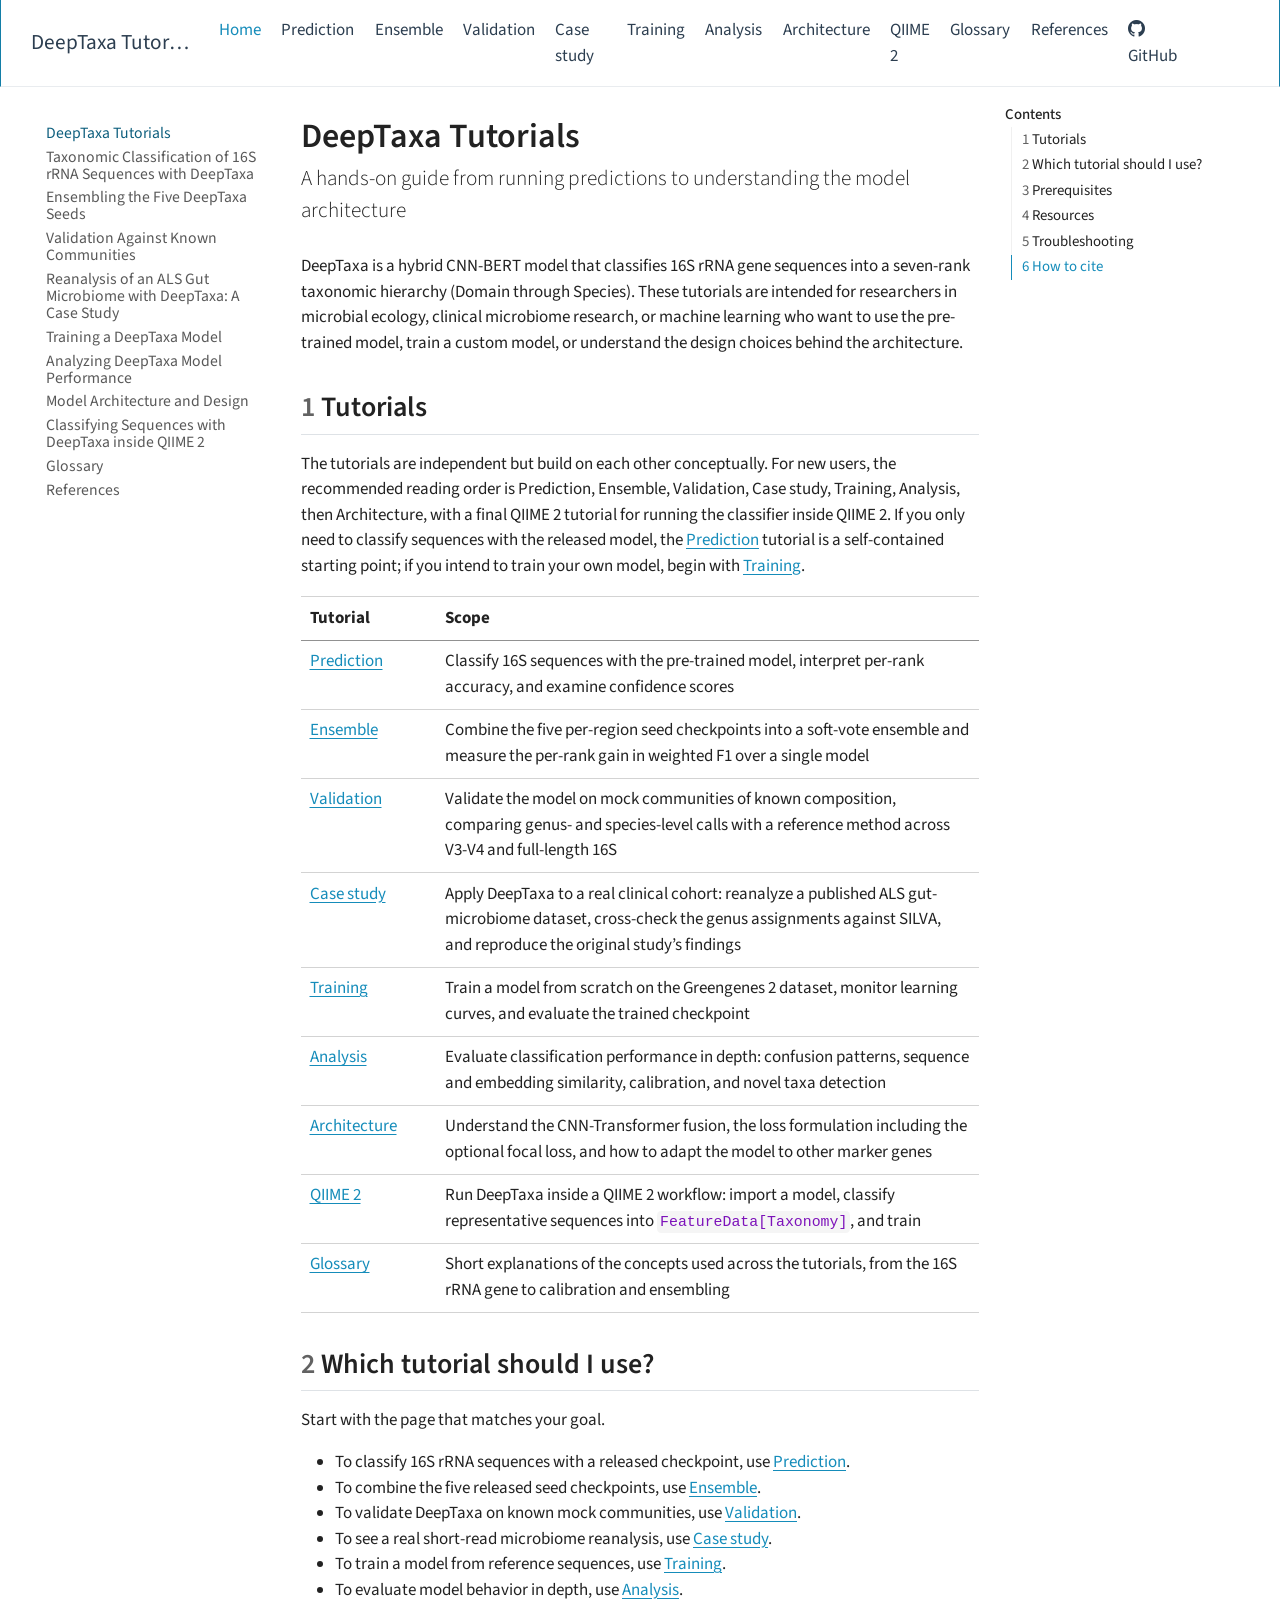
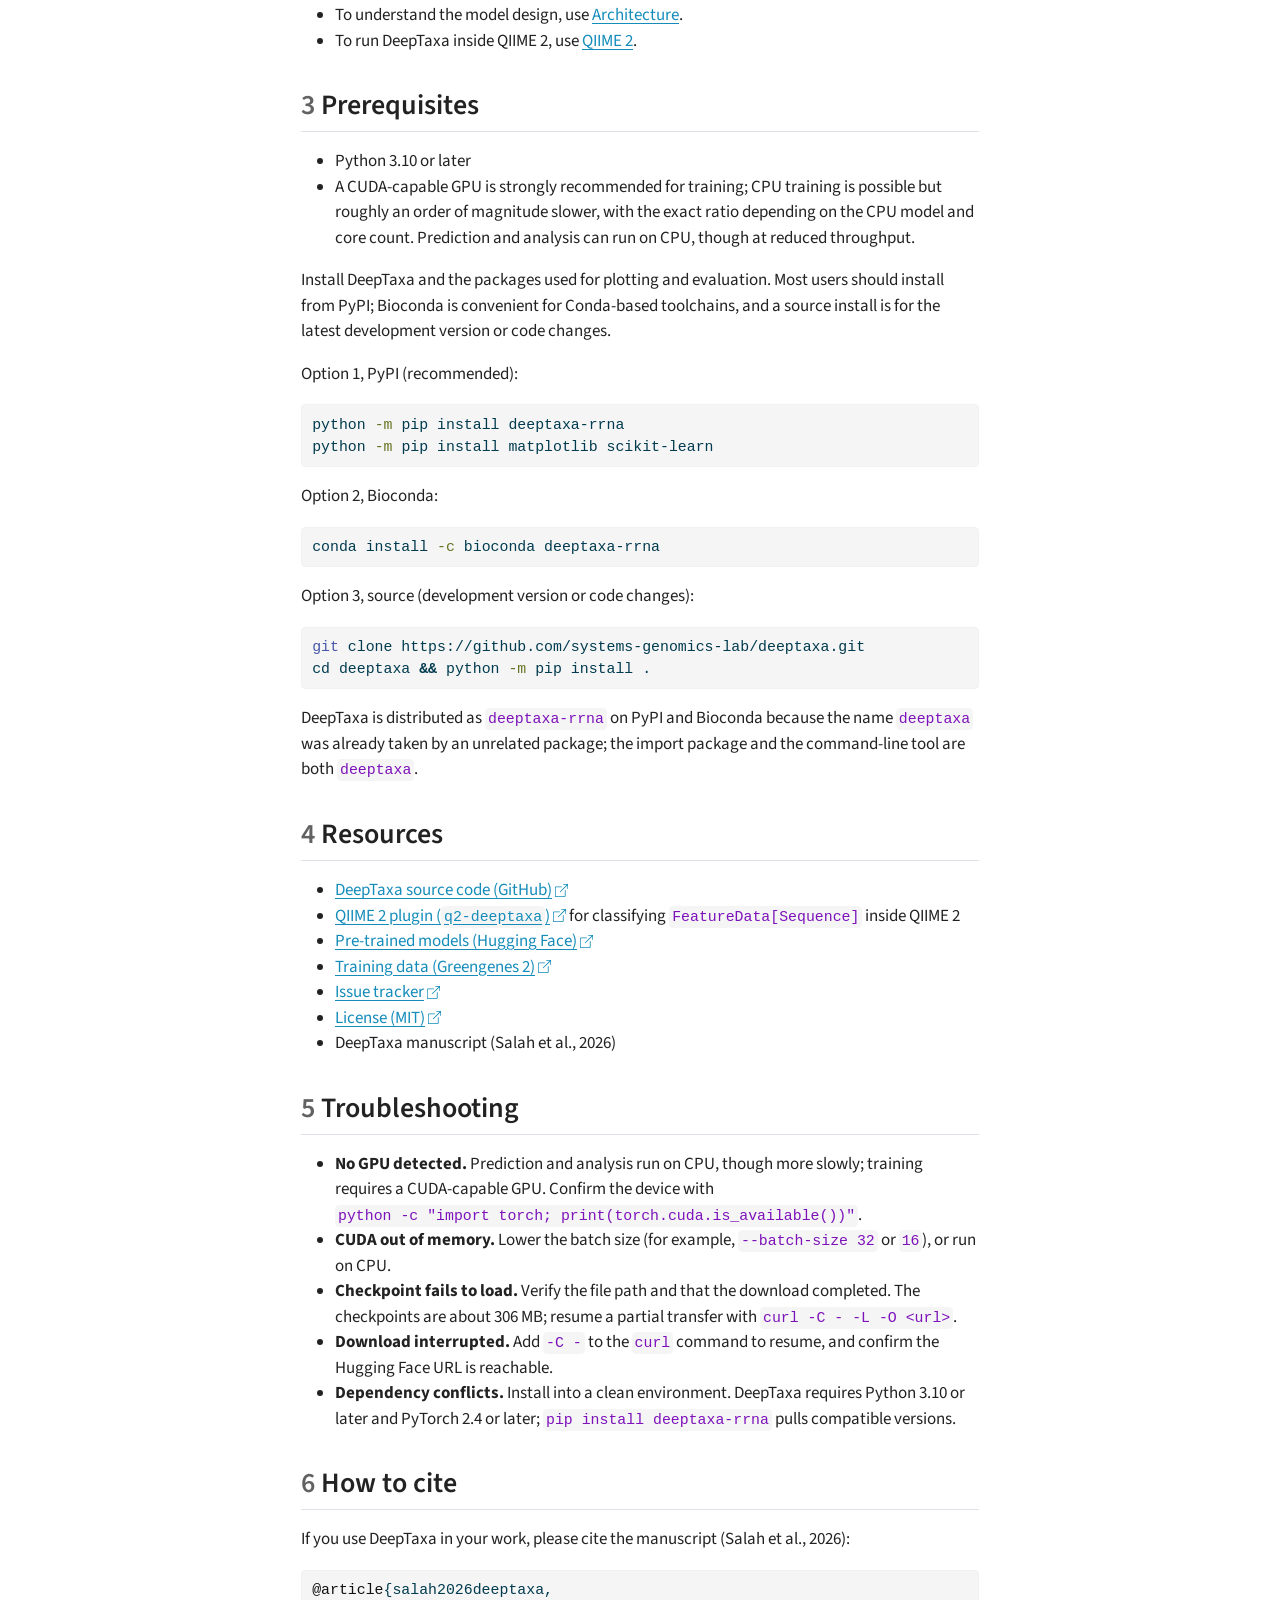
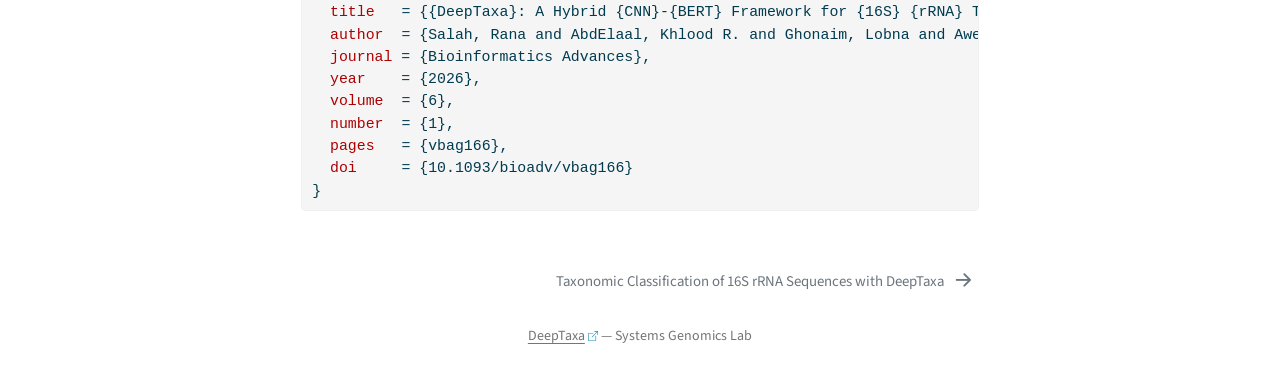
==== commit 9ff41544: "Add a sidebar and previous/next page navigation across the tutorials" ====
--- a/index.html
+++ b/index.html
@@ -68,6 +68,7 @@
 <script src="site_libs/quarto-search/fuse.min.js"></script>
 <script src="site_libs/quarto-search/quarto-search.js"></script>
 <meta name="quarto:offset" content="./">
+<link href="./prediction.html" rel="next">
 <script src="site_libs/quarto-html/quarto.js" type="module"></script>
 <script src="site_libs/quarto-html/tabsets/tabsets.js" type="module"></script>
 <script src="site_libs/quarto-html/popper.min.js"></script>
@@ -111,7 +112,7 @@
 
 </head>
 
-<body class="nav-fixed quarto-light">
+<body class="nav-sidebar floating nav-fixed quarto-light">
 
 <div id="quarto-search-results"></div>
   <header id="quarto-header" class="headroom fixed-top">
@@ -185,10 +186,93 @@
 </div>
       </div> <!-- /container-fluid -->
     </nav>
+  <nav class="quarto-secondary-nav">
+    <div class="container-fluid d-flex">
+      <button type="button" class="quarto-btn-toggle btn" data-bs-toggle="collapse" role="button" data-bs-target=".quarto-sidebar-collapse-item" aria-controls="quarto-sidebar" aria-expanded="false" aria-label="Toggle sidebar navigation" onclick="if (window.quartoToggleHeadroom) { window.quartoToggleHeadroom(); }">
+        <i class="bi bi-layout-text-sidebar-reverse"></i>
+      </button>
+        <nav class="quarto-page-breadcrumbs" aria-label="breadcrumb"><ol class="breadcrumb"><li class="breadcrumb-item"><a href="./index.html">DeepTaxa Tutorials</a></li></ol></nav>
+        <a class="flex-grow-1" role="navigation" data-bs-toggle="collapse" data-bs-target=".quarto-sidebar-collapse-item" aria-controls="quarto-sidebar" aria-expanded="false" aria-label="Toggle sidebar navigation" onclick="if (window.quartoToggleHeadroom) { window.quartoToggleHeadroom(); }">      
+        </a>
+    </div>
+  </nav>
 </header>
 <!-- content -->
 <div id="quarto-content" class="quarto-container page-columns page-rows-contents page-layout-article page-navbar">
 <!-- sidebar -->
+  <nav id="quarto-sidebar" class="sidebar collapse collapse-horizontal quarto-sidebar-collapse-item sidebar-navigation floating overflow-auto">
+    <div class="sidebar-menu-container"> 
+    <ul class="list-unstyled mt-1">
+        <li class="sidebar-item">
+  <div class="sidebar-item-container"> 
+  <a href="./index.html" class="sidebar-item-text sidebar-link active">
+ <span class="menu-text">DeepTaxa Tutorials</span></a>
+  </div>
+</li>
+        <li class="sidebar-item">
+  <div class="sidebar-item-container"> 
+  <a href="./prediction.html" class="sidebar-item-text sidebar-link">
+ <span class="menu-text">Taxonomic Classification of 16S rRNA Sequences with DeepTaxa</span></a>
+  </div>
+</li>
+        <li class="sidebar-item">
+  <div class="sidebar-item-container"> 
+  <a href="./ensemble.html" class="sidebar-item-text sidebar-link">
+ <span class="menu-text">Ensembling the Five DeepTaxa Seeds</span></a>
+  </div>
+</li>
+        <li class="sidebar-item">
+  <div class="sidebar-item-container"> 
+  <a href="./validation.html" class="sidebar-item-text sidebar-link">
+ <span class="menu-text">Validation Against Known Communities</span></a>
+  </div>
+</li>
+        <li class="sidebar-item">
+  <div class="sidebar-item-container"> 
+  <a href="./casestudy.html" class="sidebar-item-text sidebar-link">
+ <span class="menu-text">Reanalysis of an ALS Gut Microbiome with DeepTaxa: A Case Study</span></a>
+  </div>
+</li>
+        <li class="sidebar-item">
+  <div class="sidebar-item-container"> 
+  <a href="./training.html" class="sidebar-item-text sidebar-link">
+ <span class="menu-text">Training a DeepTaxa Model</span></a>
+  </div>
+</li>
+        <li class="sidebar-item">
+  <div class="sidebar-item-container"> 
+  <a href="./analysis.html" class="sidebar-item-text sidebar-link">
+ <span class="menu-text">Analyzing DeepTaxa Model Performance</span></a>
+  </div>
+</li>
+        <li class="sidebar-item">
+  <div class="sidebar-item-container"> 
+  <a href="./architecture.html" class="sidebar-item-text sidebar-link">
+ <span class="menu-text">Model Architecture and Design</span></a>
+  </div>
+</li>
+        <li class="sidebar-item">
+  <div class="sidebar-item-container"> 
+  <a href="./qiime2.html" class="sidebar-item-text sidebar-link">
+ <span class="menu-text">Classifying Sequences with DeepTaxa inside QIIME 2</span></a>
+  </div>
+</li>
+        <li class="sidebar-item">
+  <div class="sidebar-item-container"> 
+  <a href="./glossary.html" class="sidebar-item-text sidebar-link">
+ <span class="menu-text">Glossary</span></a>
+  </div>
+</li>
+        <li class="sidebar-item">
+  <div class="sidebar-item-container"> 
+  <a href="./references.html" class="sidebar-item-text sidebar-link">
+ <span class="menu-text">References</span></a>
+  </div>
+</li>
+    </ul>
+    </div>
+</nav>
+<div id="quarto-sidebar-glass" class="quarto-sidebar-collapse-item" data-bs-toggle="collapse" data-bs-target=".quarto-sidebar-collapse-item"></div>
 <!-- margin-sidebar -->
     <div id="quarto-margin-sidebar" class="sidebar margin-sidebar">
         <nav id="TOC" role="doc-toc" class="toc-active">
@@ -760,6 +844,15 @@
     }
   });
   </script>
+<nav class="page-navigation">
+  <div class="nav-page nav-page-previous">
+  </div>
+  <div class="nav-page nav-page-next">
+      <a href="./prediction.html" class="pagination-link" aria-label="Taxonomic Classification of 16S rRNA Sequences with DeepTaxa">
+        <span class="nav-page-text">Taxonomic Classification of 16S rRNA Sequences with DeepTaxa</span> <i class="bi bi-arrow-right-short"></i>
+      </a>
+  </div>
+</nav>
 </div> <!-- /content -->
 <footer class="footer">
   <div class="nav-footer">
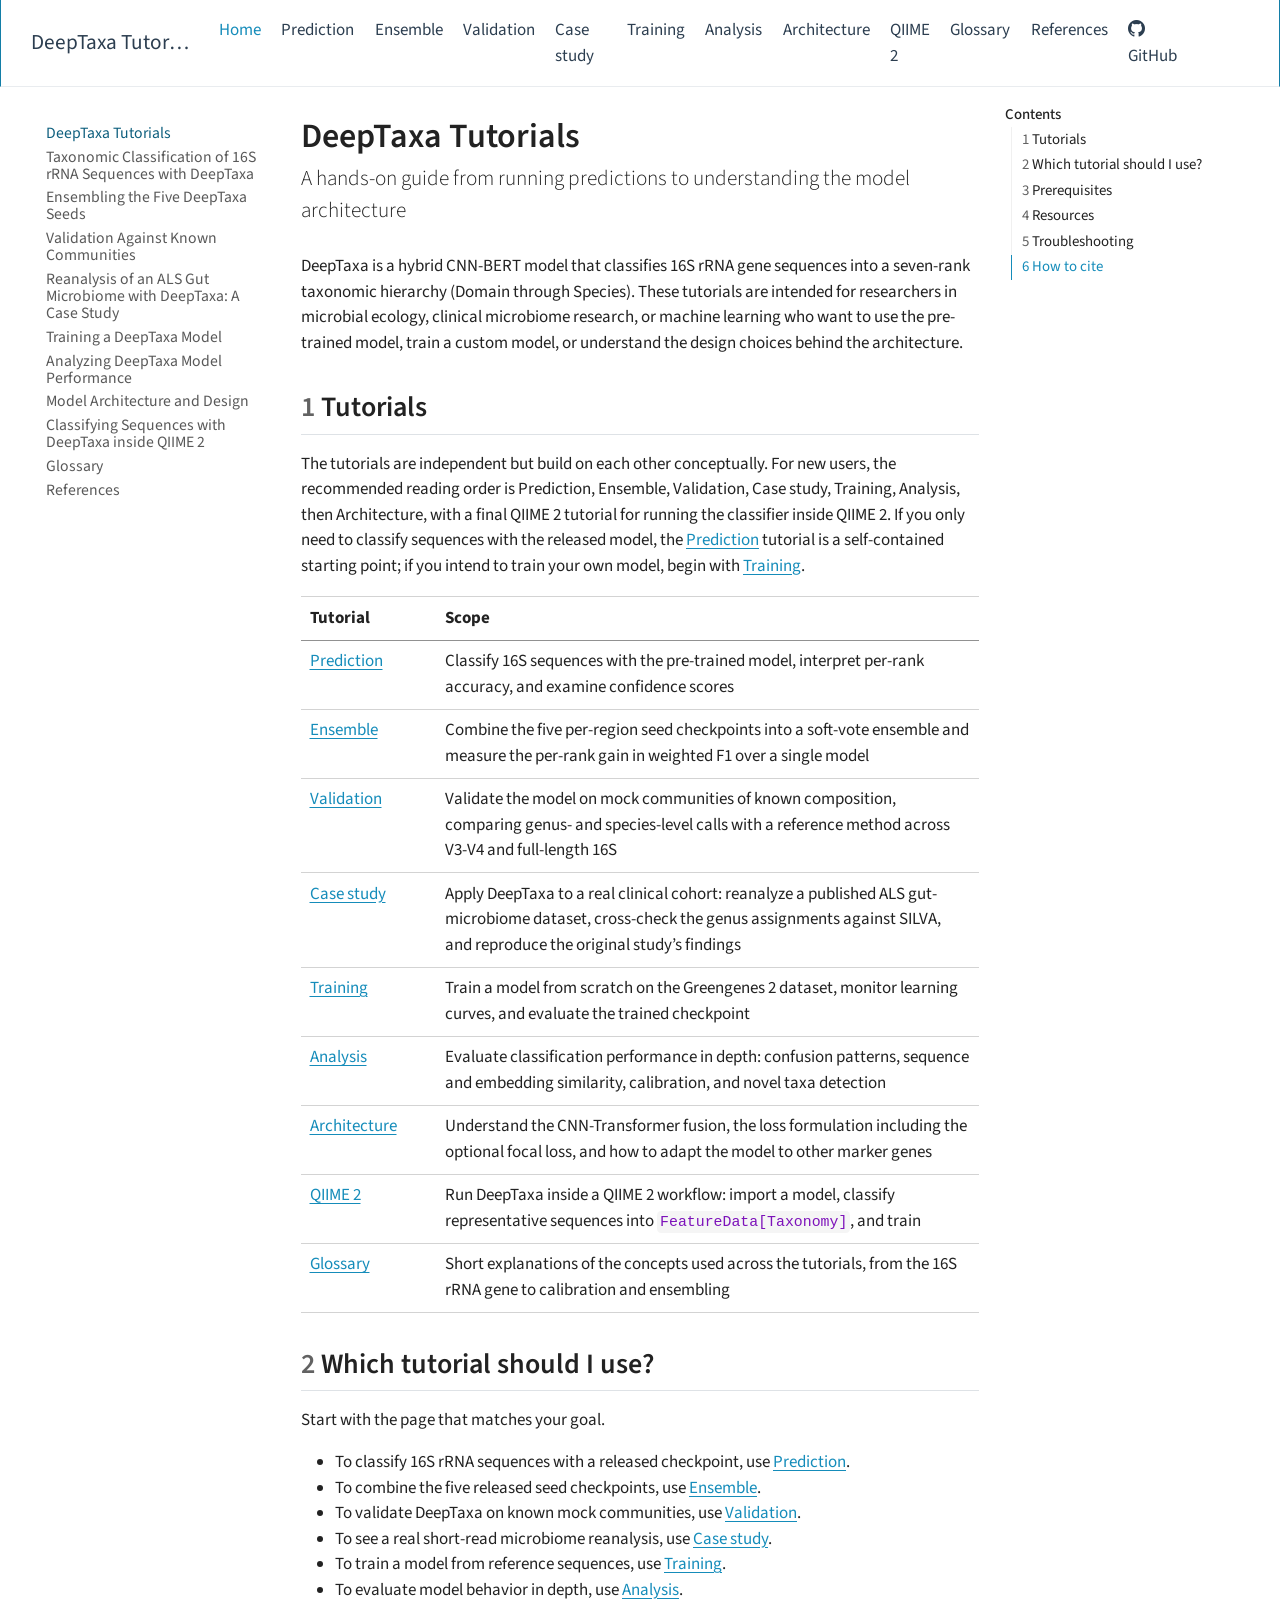
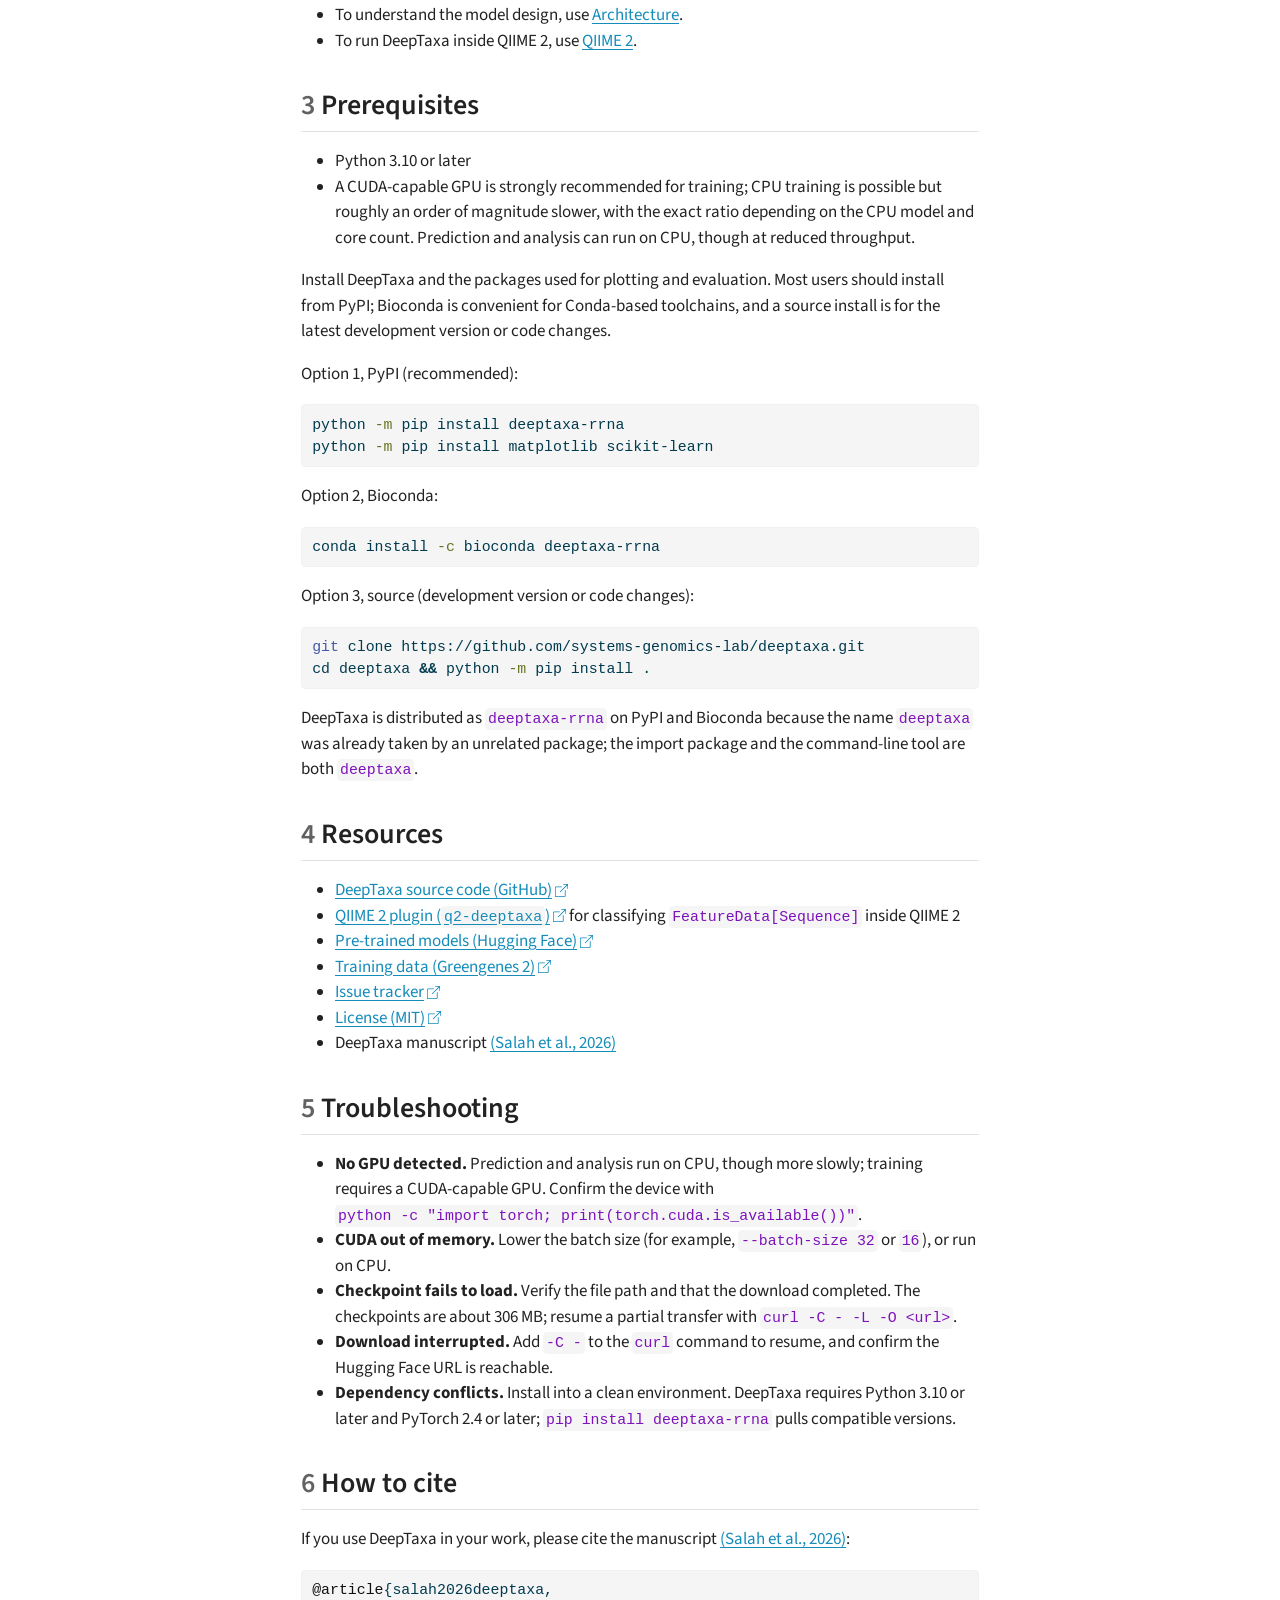
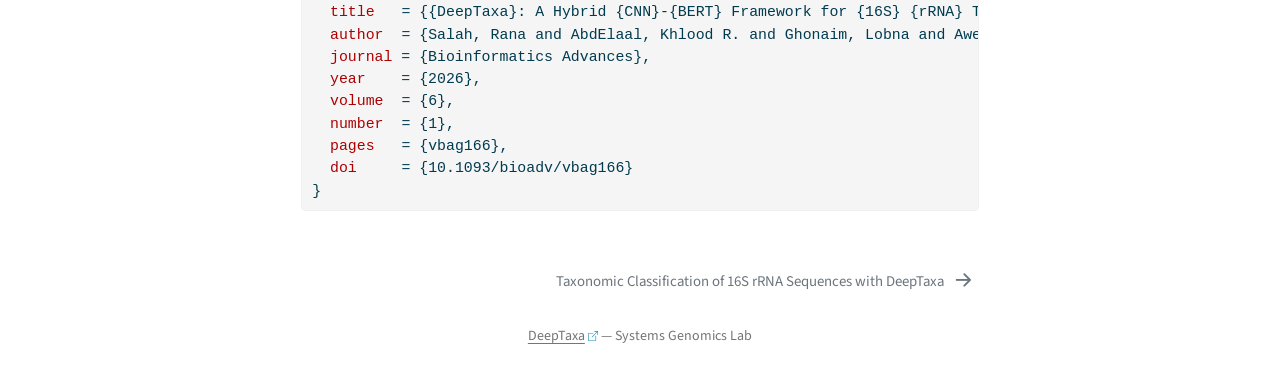
==== commit 76d24a7b: "Link inline citations to the central references page and drop per-page reference and concept section" ====
--- a/index.html
+++ b/index.html
@@ -406,7 +406,7 @@
 <li><a href="https://huggingface.co/datasets/systems-genomics-lab/greengenes">Training data (Greengenes 2)</a></li>
 <li><a href="https://github.com/systems-genomics-lab/deeptaxa/issues">Issue tracker</a></li>
 <li><a href="https://github.com/systems-genomics-lab/deeptaxa/blob/main/LICENSE">License (MIT)</a></li>
-<li>DeepTaxa manuscript <span class="citation" data-cites="salah2026deeptaxa">(Salah et al., 2026)</span></li>
+<li>DeepTaxa manuscript <a href="./references.html#ref-salah2026deeptaxa"><span class="citation" data-cites="salah2026deeptaxa">(Salah et al., 2026)</span></a></li>
 </ul>
 </section>
 <section id="troubleshooting" class="level2" data-number="5">
@@ -421,7 +421,7 @@
 </section>
 <section id="how-to-cite" class="level2" data-number="6">
 <h2 data-number="6" class="anchored" data-anchor-id="how-to-cite"><span class="header-section-number">6</span> How to cite</h2>
-<p>If you use DeepTaxa in your work, please cite the manuscript <span class="citation" data-cites="salah2026deeptaxa">(Salah et al., 2026)</span>:</p>
+<p>If you use DeepTaxa in your work, please cite the manuscript <a href="./references.html#ref-salah2026deeptaxa"><span class="citation" data-cites="salah2026deeptaxa">(Salah et al., 2026)</span></a>:</p>
 <div class="code-copy-outer-scaffold"><div class="sourceCode" id="cb4"><pre class="sourceCode bibtex code-with-copy"><code class="sourceCode bibtex"><span id="cb4-1"><a href="#cb4-1" aria-hidden="true" tabindex="-1"></a><span class="va">@article</span>{<span class="ot">salah2026deeptaxa</span>,</span>
 <span id="cb4-2"><a href="#cb4-2" aria-hidden="true" tabindex="-1"></a>  <span class="dt">title</span>   = {{DeepTaxa}: A Hybrid {CNN}-{BERT} Framework for {16S} {rRNA} Taxonomic Classification},</span>
 <span id="cb4-3"><a href="#cb4-3" aria-hidden="true" tabindex="-1"></a>  <span class="dt">author</span>  = {Salah, Rana and AbdElaal, Khlood R. and Ghonaim, Lobna and Awe, Olaitan I. and Moustafa, Ahmed},</span>
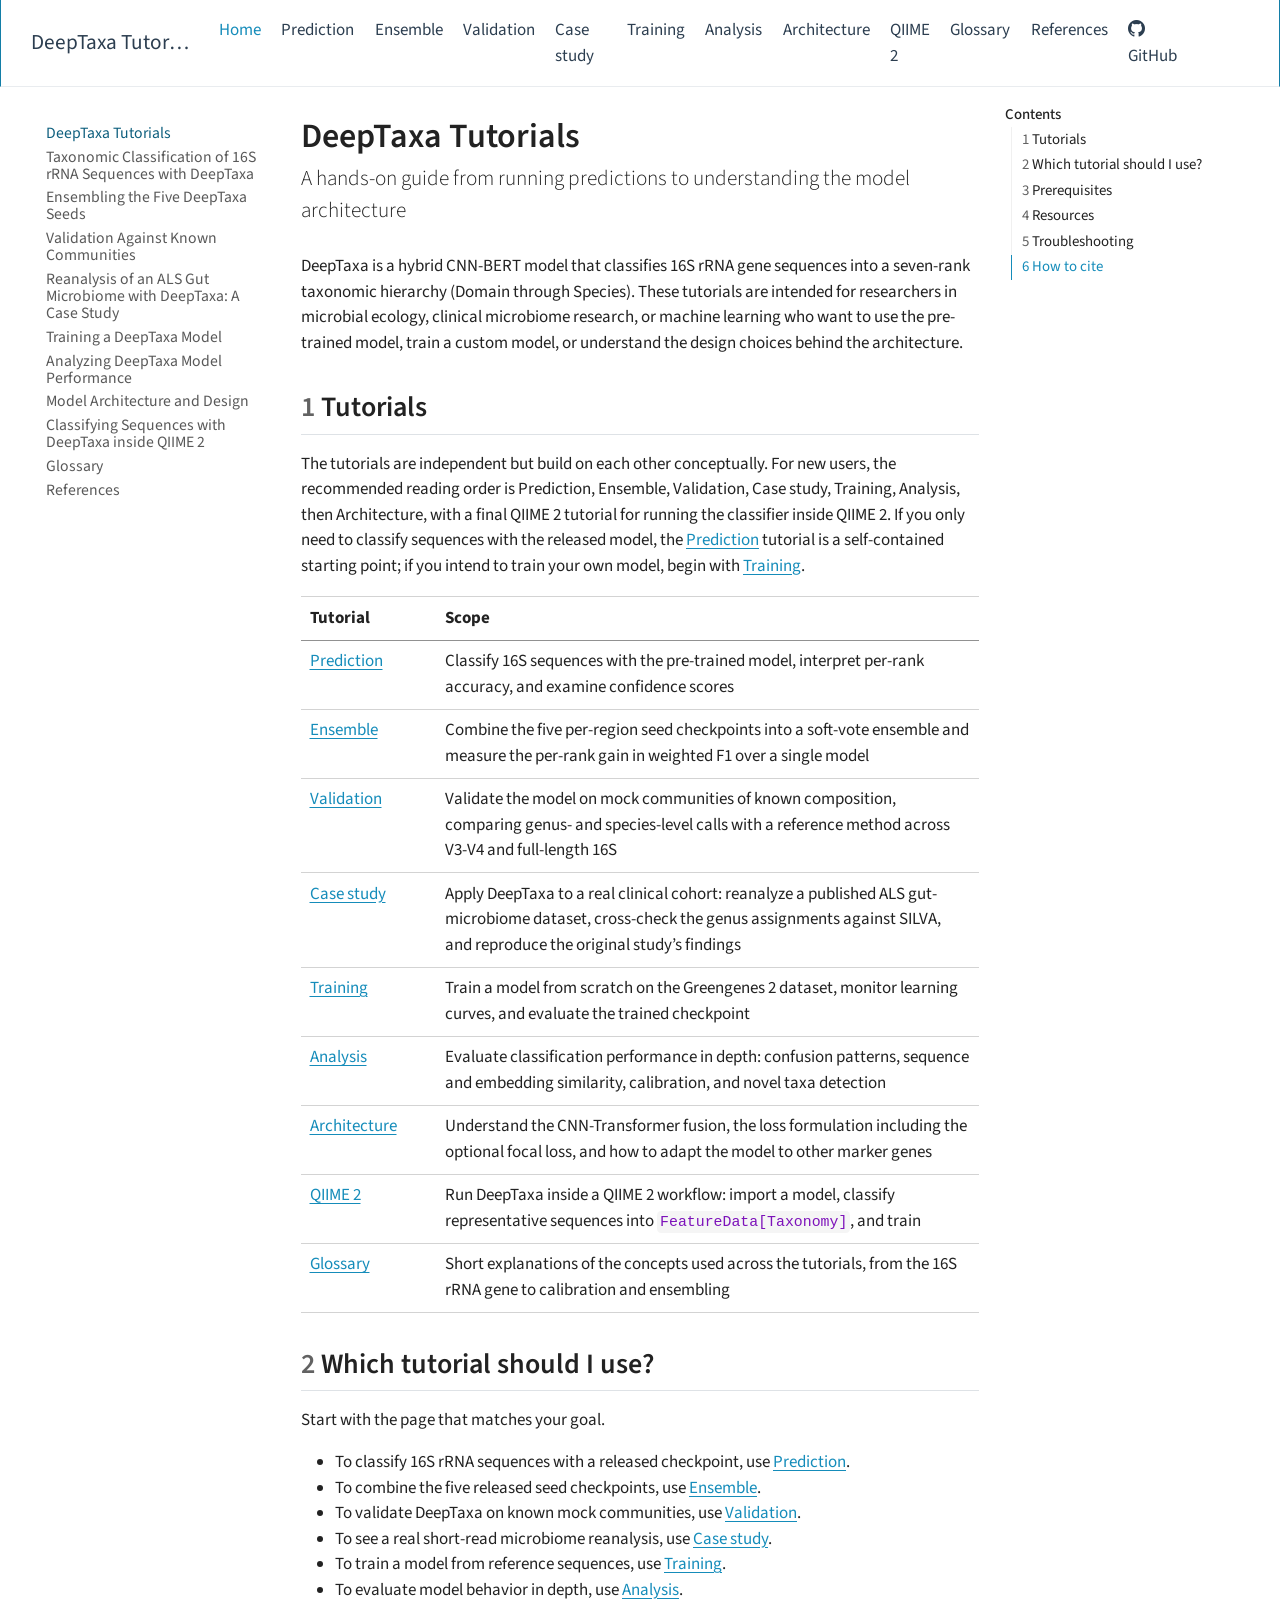
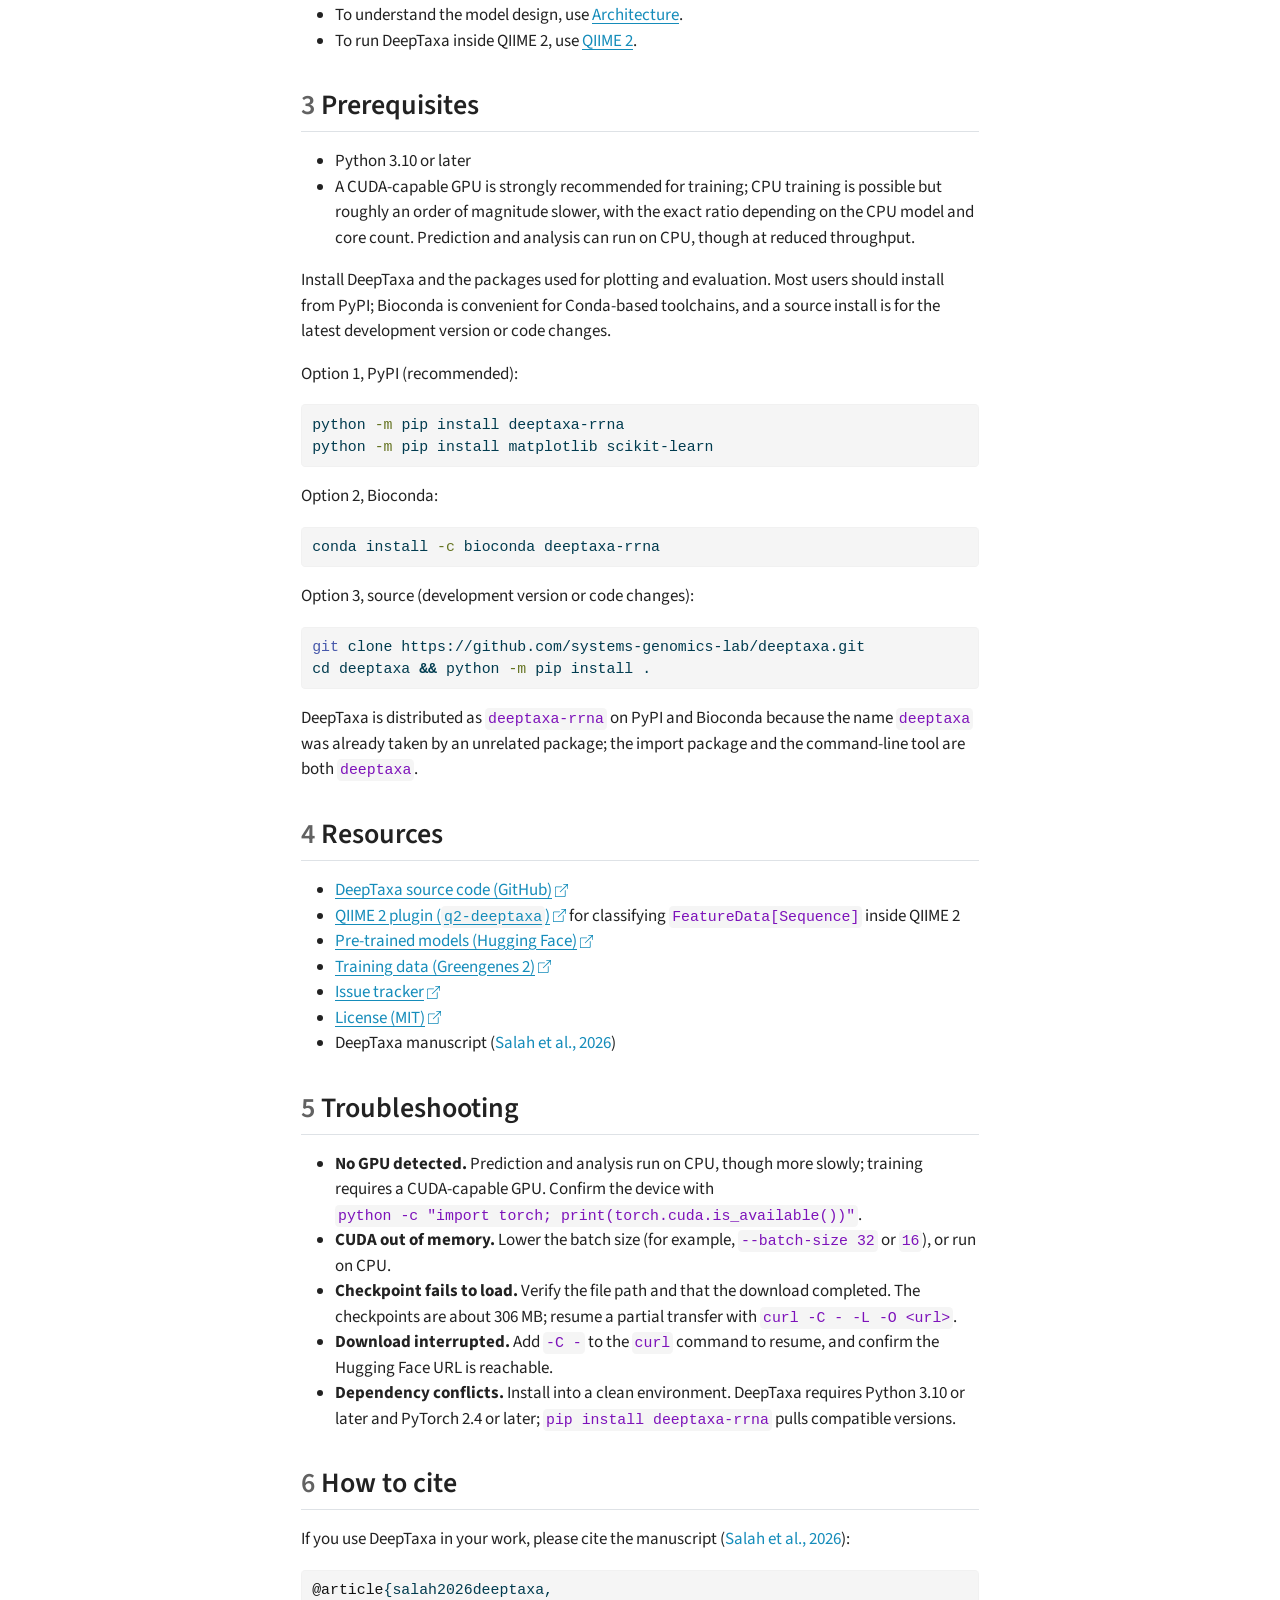
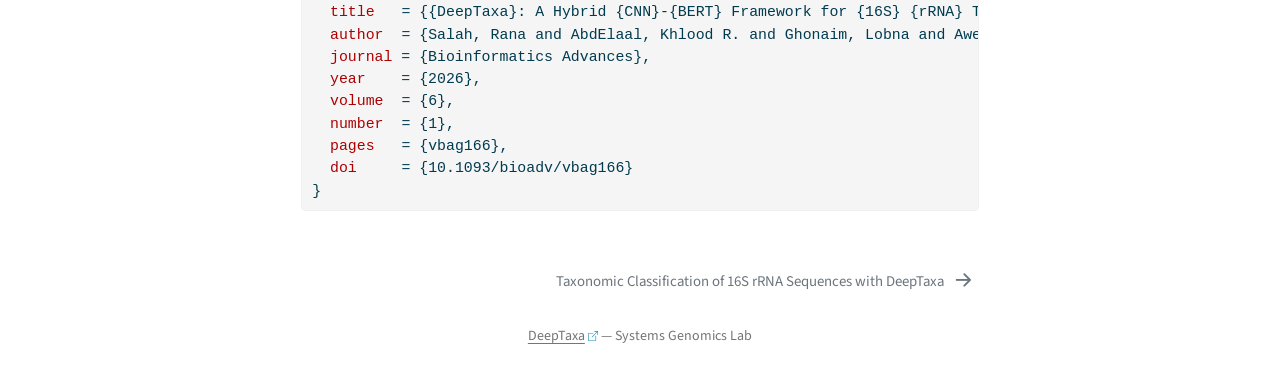
==== commit f1cdedb6: "Add hover previews to inline citations" ====
--- a/index.html
+++ b/index.html
@@ -58,7 +58,27 @@
 @media screen {
 pre > code.sourceCode > span > a:first-child::before { text-decoration: underline; }
 }
-</style>
+/* CSS for citations */
+div.csl-bib-body { }
+div.csl-entry {
+  clear: both;
+  margin-bottom: 0em;
+}
+.hanging-indent div.csl-entry {
+  margin-left:2em;
+  text-indent:-2em;
+}
+div.csl-left-margin {
+  min-width:2em;
+  float:left;
+}
+div.csl-right-inline {
+  margin-left:2em;
+  padding-left:1em;
+}
+div.csl-indent {
+  margin-left: 2em;
+}</style>
 
 
 <script src="site_libs/quarto-nav/quarto-nav.js"></script>
@@ -78,7 +98,7 @@
 <link href="site_libs/quarto-html/quarto-syntax-highlighting-845c23b38eaddc0f92fda52bfe77a8c8.css" rel="stylesheet" id="quarto-text-highlighting-styles">
 <script src="site_libs/bootstrap/bootstrap.min.js"></script>
 <link href="site_libs/bootstrap/bootstrap-icons.css" rel="stylesheet">
-<link href="site_libs/bootstrap/bootstrap-717509a77493095b47d39ac7ef6fe000.min.css" rel="stylesheet" append-hash="true" id="quarto-bootstrap" data-mode="light">
+<link href="site_libs/bootstrap/bootstrap-482db2502be4e79ccbba6954410fcff1.min.css" rel="stylesheet" append-hash="true" id="quarto-bootstrap" data-mode="light">
 <script id="quarto-search-options" type="application/json">{
   "location": "navbar",
   "copy-button": false,
@@ -108,6 +128,19 @@
 }</script>
 <style>html{ scroll-behavior: smooth; }</style>
 <!-- Cloudflare Web Analytics --><script defer="" src="https://static.cloudflareinsights.com/beacon.min.js" data-cf-beacon="{&quot;token&quot;: &quot;814105493de84c40bfe298120ac18d08&quot;}"></script><!-- End Cloudflare Web Analytics -->
+<script>
+// Point inline citation links at the central References page while keeping
+// the on-page (hidden) bibliography that feeds the hover popups.
+window.addEventListener('load', function () {
+  var probe = document.querySelector('link[href*="site_libs/"], script[src*="site_libs/"]');
+  var prefix = '';
+  if (probe) { var u = probe.getAttribute('href') || probe.getAttribute('src'); prefix = u.substring(0, u.indexOf('site_libs/')); }
+  document.querySelectorAll('a[role="doc-biblioref"]').forEach(function (a) {
+    var frag = a.hash;
+    if (frag && frag.indexOf('#ref-') === 0) a.setAttribute('href', prefix + 'references.html' + frag);
+  });
+});
+</script>
 
 
 </head>
@@ -406,7 +439,7 @@
 <li><a href="https://huggingface.co/datasets/systems-genomics-lab/greengenes">Training data (Greengenes 2)</a></li>
 <li><a href="https://github.com/systems-genomics-lab/deeptaxa/issues">Issue tracker</a></li>
 <li><a href="https://github.com/systems-genomics-lab/deeptaxa/blob/main/LICENSE">License (MIT)</a></li>
-<li>DeepTaxa manuscript <a href="./references.html#ref-salah2026deeptaxa"><span class="citation" data-cites="salah2026deeptaxa">(Salah et al., 2026)</span></a></li>
+<li>DeepTaxa manuscript <span class="citation" data-cites="salah2026deeptaxa">(<a href="#ref-salah2026deeptaxa" role="doc-biblioref">Salah et al., 2026</a>)</span></li>
 </ul>
 </section>
 <section id="troubleshooting" class="level2" data-number="5">
@@ -421,7 +454,7 @@
 </section>
 <section id="how-to-cite" class="level2" data-number="6">
 <h2 data-number="6" class="anchored" data-anchor-id="how-to-cite"><span class="header-section-number">6</span> How to cite</h2>
-<p>If you use DeepTaxa in your work, please cite the manuscript <a href="./references.html#ref-salah2026deeptaxa"><span class="citation" data-cites="salah2026deeptaxa">(Salah et al., 2026)</span></a>:</p>
+<p>If you use DeepTaxa in your work, please cite the manuscript <span class="citation" data-cites="salah2026deeptaxa">(<a href="#ref-salah2026deeptaxa" role="doc-biblioref">Salah et al., 2026</a>)</span>:</p>
 <div class="code-copy-outer-scaffold"><div class="sourceCode" id="cb4"><pre class="sourceCode bibtex code-with-copy"><code class="sourceCode bibtex"><span id="cb4-1"><a href="#cb4-1" aria-hidden="true" tabindex="-1"></a><span class="va">@article</span>{<span class="ot">salah2026deeptaxa</span>,</span>
 <span id="cb4-2"><a href="#cb4-2" aria-hidden="true" tabindex="-1"></a>  <span class="dt">title</span>   = {{DeepTaxa}: A Hybrid {CNN}-{BERT} Framework for {16S} {rRNA} Taxonomic Classification},</span>
 <span id="cb4-3"><a href="#cb4-3" aria-hidden="true" tabindex="-1"></a>  <span class="dt">author</span>  = {Salah, Rana and AbdElaal, Khlood R. and Ghonaim, Lobna and Awe, Olaitan I. and Moustafa, Ahmed},</span>
@@ -434,9 +467,14 @@
 <span id="cb4-10"><a href="#cb4-10" aria-hidden="true" tabindex="-1"></a>}</span></code></pre></div><button title="Copy to Clipboard" class="code-copy-button"><i class="bi"></i></button></div>
 
 
+
 </section>
 
-</main> <!-- /main -->
+<div id="quarto-appendix" class="default"><section class="quarto-appendix-contents" role="doc-bibliography" id="quarto-bibliography"><h2 class="anchored quarto-appendix-heading">References</h2><div id="refs" class="references csl-bib-body hanging-indent" data-entry-spacing="0" data-line-spacing="2" role="list">
+<div id="ref-salah2026deeptaxa" class="csl-entry" role="listitem">
+Salah, R., AbdElaal, K. R., Ghonaim, L., Awe, O. I., &amp; Moustafa, A. (2026). <span>DeepTaxa</span>: A hybrid <span>CNN</span>-<span>BERT</span> framework for <span>16S</span> <span class="nocase">rRNA</span> taxonomic classification. <em>Bioinformatics Advances</em>, <em>6</em>(1), vbag166. <a href="https://doi.org/10.1093/bioadv/vbag166">https://doi.org/10.1093/bioadv/vbag166</a>
+</div>
+</div></section></div></main> <!-- /main -->
 <script id="quarto-html-after-body" type="application/javascript">
   window.document.addEventListener("DOMContentLoaded", function (event) {
     const icon = "";
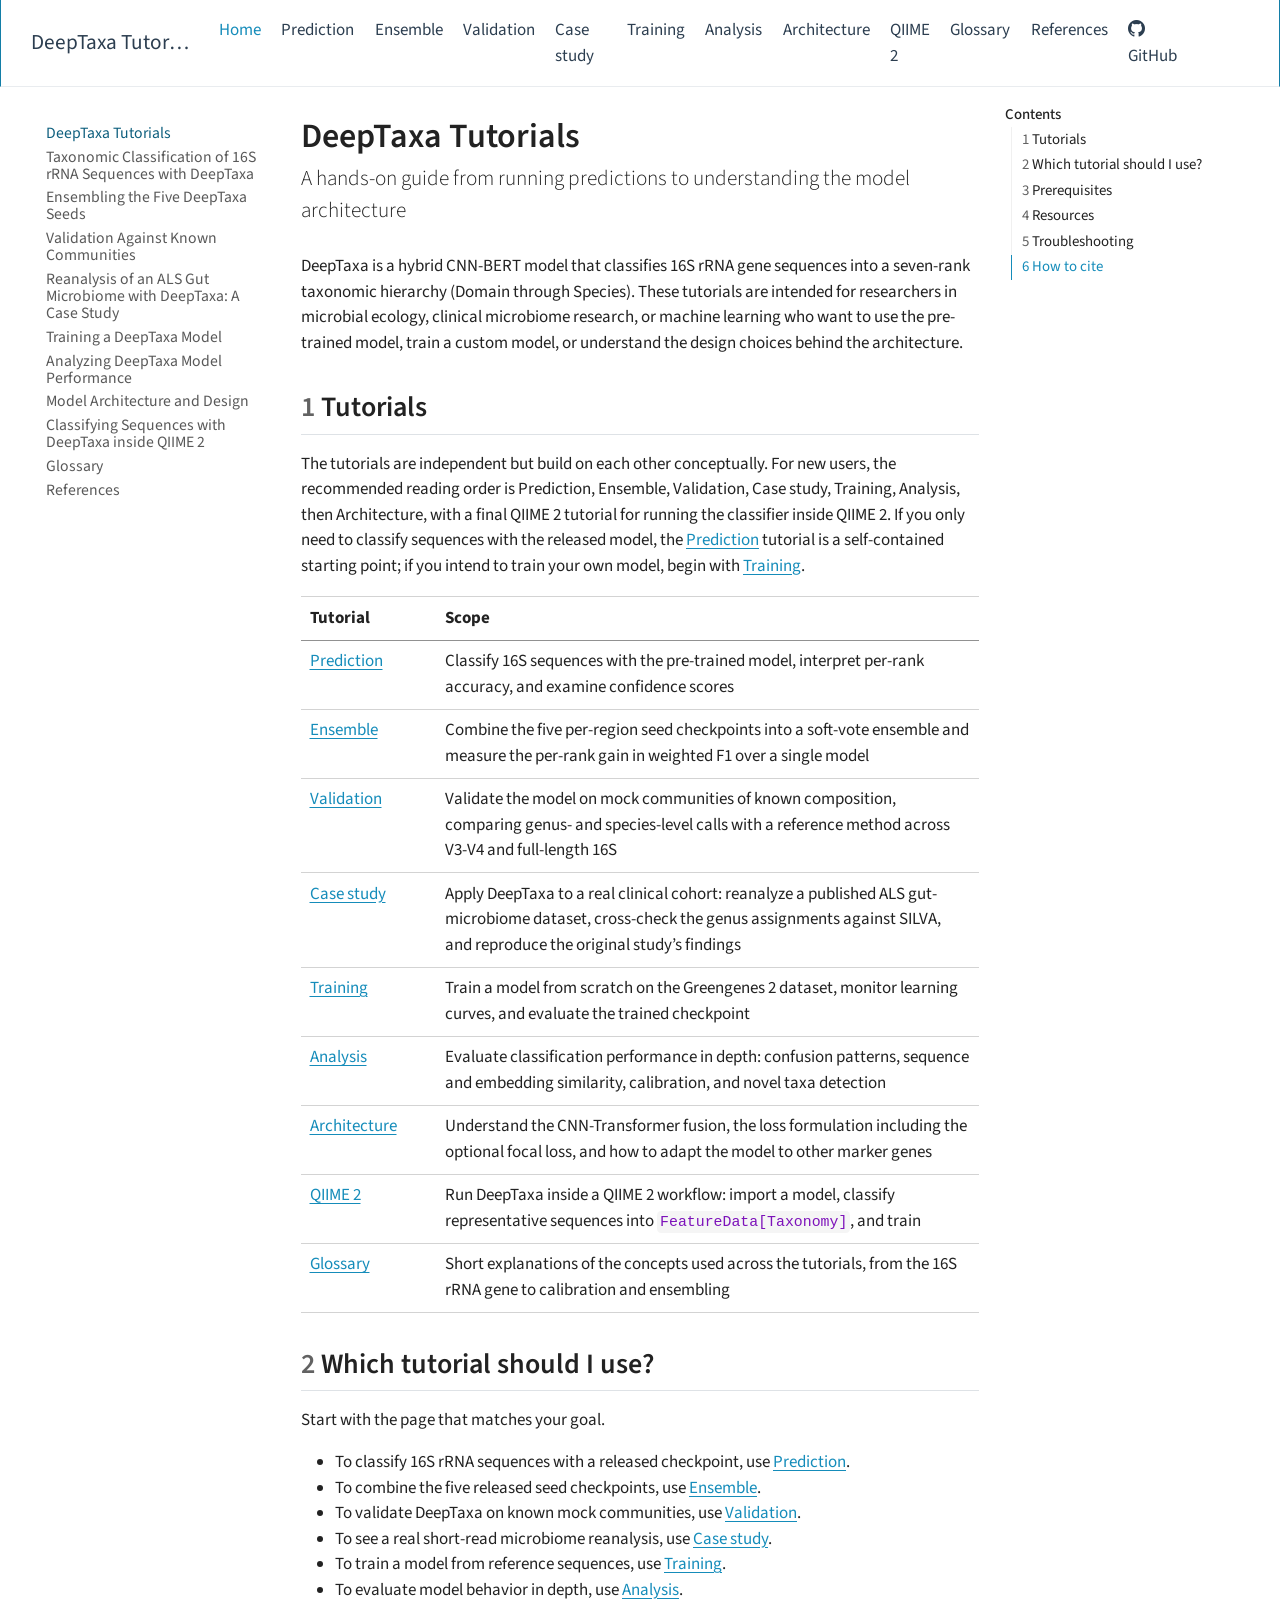
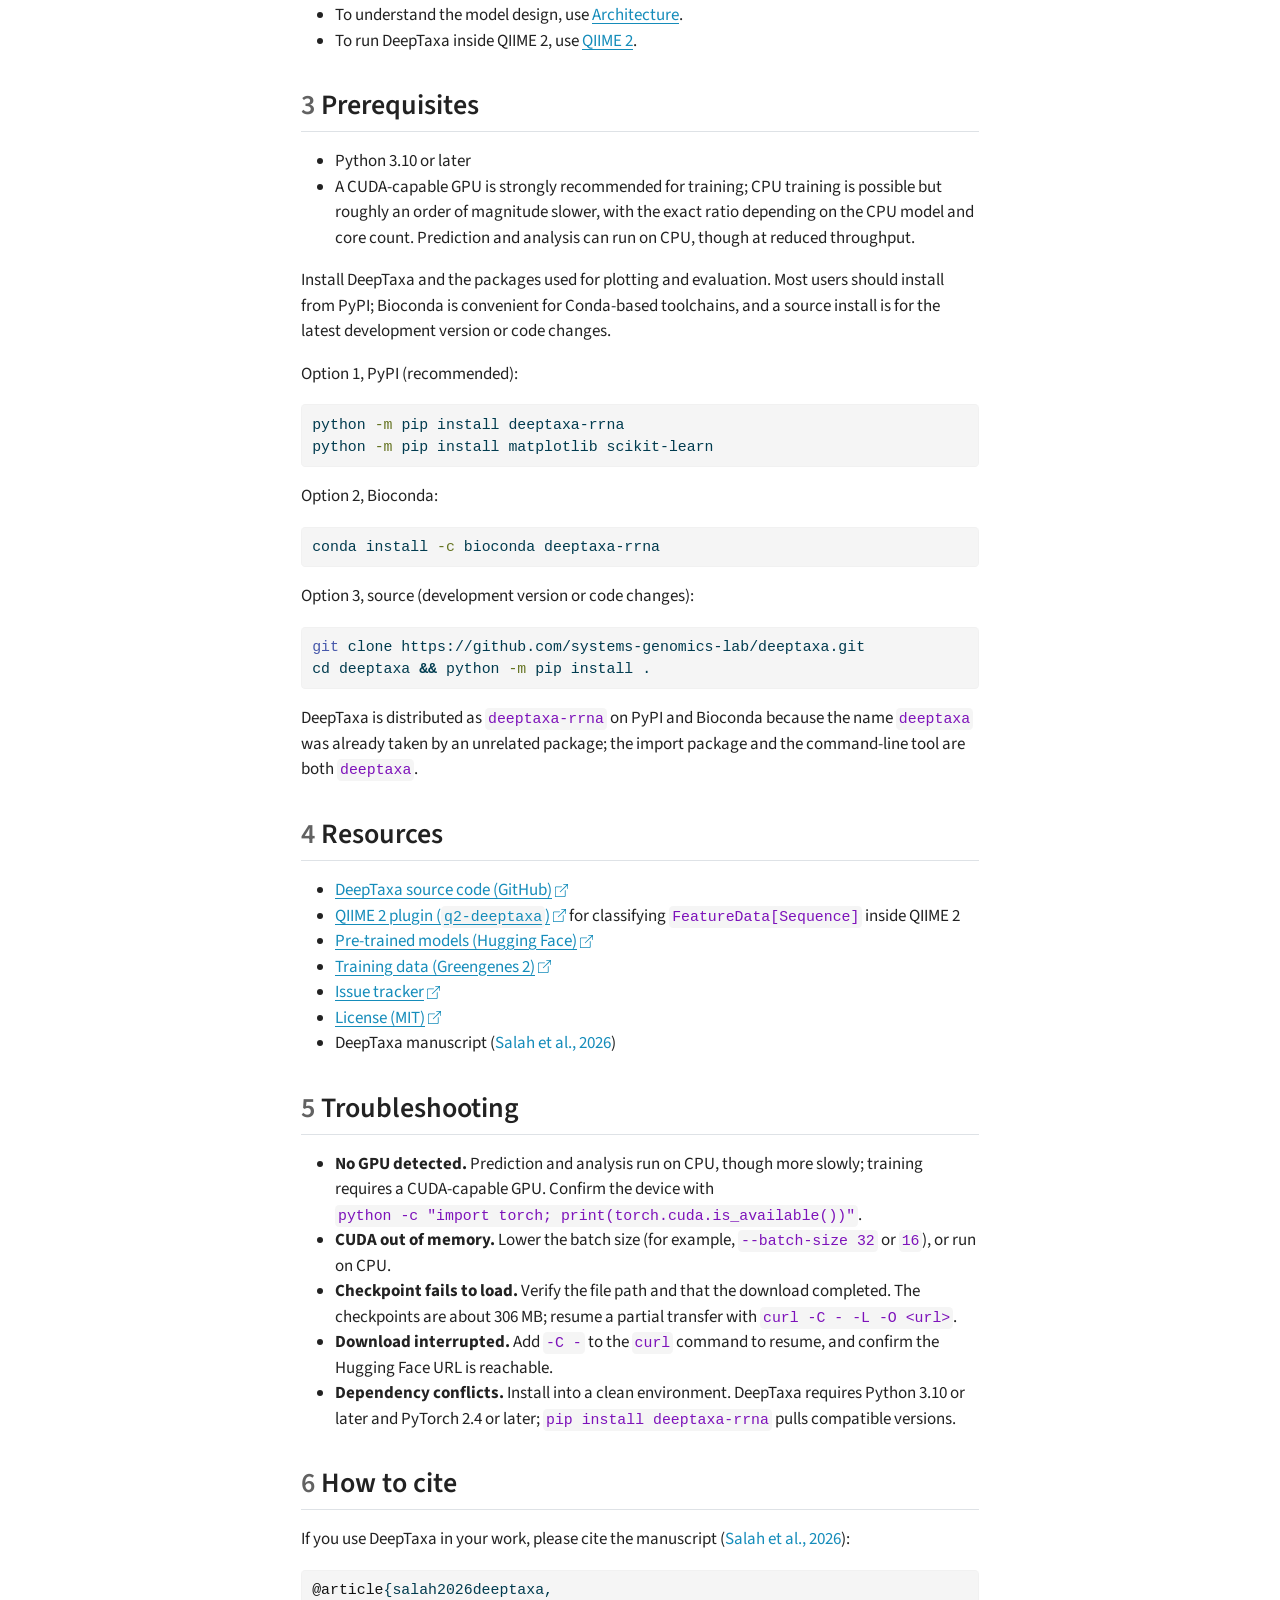
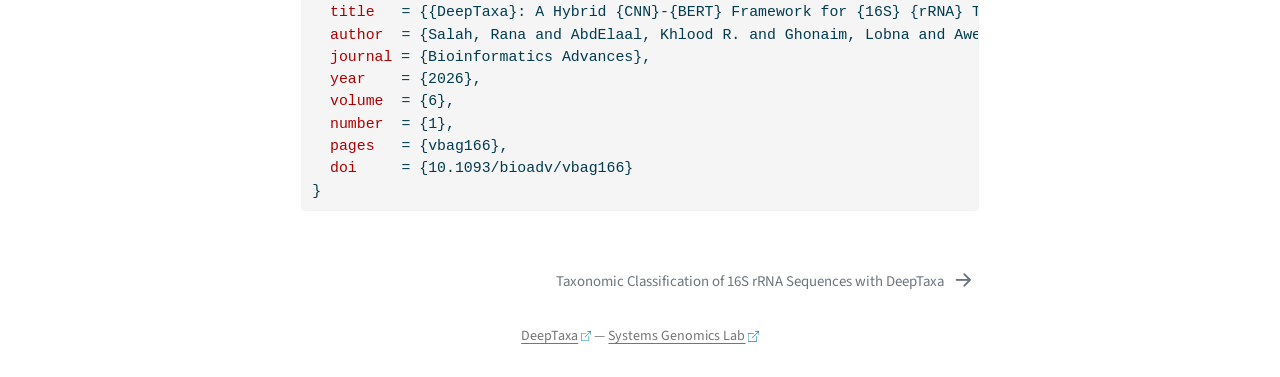
==== commit f87a65c4: "Link the Systems Genomics Lab footer to the lab site" ====
--- a/index.html
+++ b/index.html
@@ -898,7 +898,7 @@
       &nbsp;
     </div>   
     <div class="nav-footer-center">
-<p><a href="https://github.com/systems-genomics-lab/deeptaxa">DeepTaxa</a> — Systems Genomics Lab</p>
+<p><a href="https://github.com/systems-genomics-lab/deeptaxa">DeepTaxa</a> — <a href="http://systemsgenomics.io/">Systems Genomics Lab</a></p>
 </div>
     <div class="nav-footer-right">
       &nbsp;
